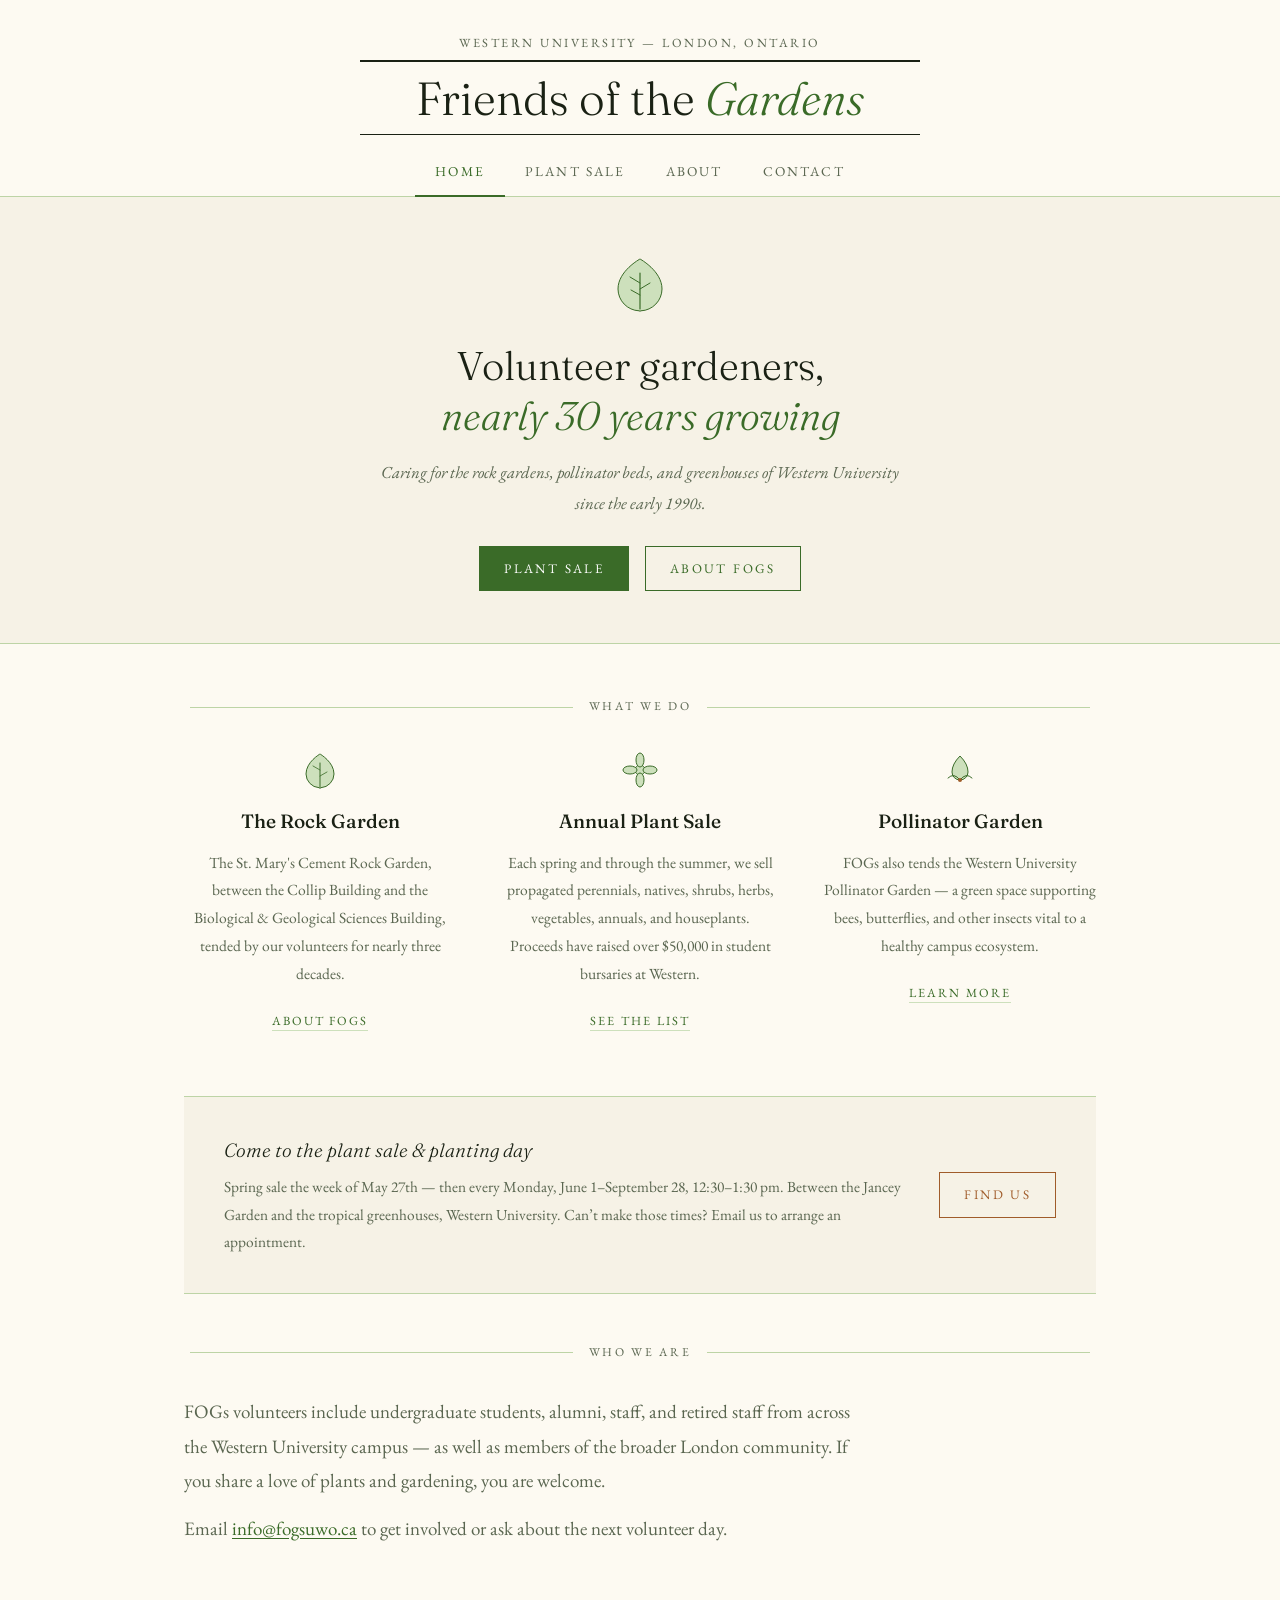
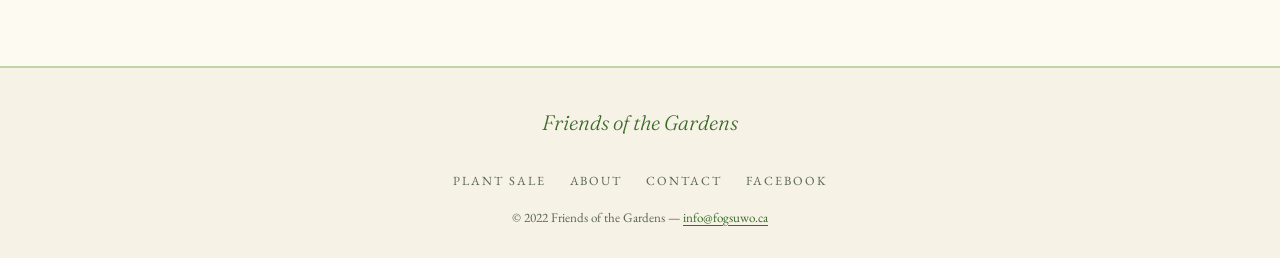
==== index.html @ 5ba19e24 "Add leadership table and restructure About page activities Adds FOGs Operations & Team Leads: Trisha" ====
<!DOCTYPE html>
<html lang="en">
<head>
  <meta charset="UTF-8">
  <meta name="viewport" content="width=device-width, initial-scale=1.0">
  <title>Friends of the Gardens (FOGs) — Western University</title>
  <link rel="stylesheet" href="css/style.css">
</head>
<body>

  <header class="masthead">
    <p class="masthead-eyebrow">Western University &mdash; London, Ontario</p>
    <hr class="masthead-rule">
    <h1><a href="index.html" style="text-decoration:none;color:inherit">Friends of the <em>Gardens</em></a></h1>
    <hr class="masthead-rule thin">
    <nav>
      <ul>
        <li><a href="index.html" class="active">Home</a></li>
        <li><a href="plant-sale/index.html">Plant Sale</a></li>
        <li><a href="about/index.html">About</a></li>
        <li><a href="contact/index.html">Contact</a></li>
      </ul>
    </nav>
  </header>

  <section class="hero">
    <svg class="hero-leaf" width="64" height="64" viewBox="0 0 64 64" fill="none" xmlns="http://www.w3.org/2000/svg">
      <path d="M32 6 C32 6 10 18 10 36 a22 22 0 0 0 21 21.8 V58 h2 v-0.2 A22 22 0 0 0 54 36 C54 18 32 6 32 6z" fill="#cde0bc" stroke="#3a6b28" stroke-width="1"/>
      <line x1="32" y1="20" x2="32" y2="56" stroke="#3a6b28" stroke-width="1.2" stroke-linecap="round"/>
      <line x1="32" y1="30" x2="22" y2="24" stroke="#3a6b28" stroke-width="1" stroke-linecap="round"/>
      <line x1="32" y1="36" x2="42" y2="30" stroke="#3a6b28" stroke-width="1" stroke-linecap="round"/>
      <line x1="32" y1="42" x2="23" y2="37" stroke="#3a6b28" stroke-width="1" stroke-linecap="round"/>
    </svg>
    <h2>Volunteer gardeners,<br><em>nearly 30 years growing</em></h2>
    <p>Caring for the rock gardens, pollinator beds, and greenhouses of Western University since the early 1990s.</p>
    <div class="hero-actions">
      <a href="plant-sale/index.html" class="btn btn-solid">Plant Sale</a>
      <a href="about/index.html" class="btn btn-ghost">About FOGs</a>
    </div>
  </section>

  <main>
    <div class="section-divider"><span>What We Do</span></div>

    <div class="features">
      <div class="feature">
        <svg class="feature-icon" width="40" height="40" viewBox="0 0 40 40" fill="none">
          <path d="M20 4 C20 4 6 12 6 24 a14 14 0 0 0 13 13.7V38h2v-.3A14 14 0 0 0 34 24C34 12 20 4 20 4z" fill="#cde0bc" stroke="#3a6b28" stroke-width="1"/>
          <line x1="20" y1="13" x2="20" y2="37" stroke="#3a6b28" stroke-width="1" stroke-linecap="round"/>
          <line x1="20" y1="20" x2="13" y2="16" stroke="#3a6b28" stroke-width="0.8" stroke-linecap="round"/>
          <line x1="20" y1="26" x2="27" y2="22" stroke="#3a6b28" stroke-width="0.8" stroke-linecap="round"/>
        </svg>
        <h3>The Rock Garden</h3>
        <p>The St. Mary's Cement Rock Garden, between the Collip Building and the Biological &amp; Geological Sciences Building, tended by our volunteers for nearly three decades.</p>
        <a href="about/index.html" class="more">About FOGs</a>
      </div>
      <div class="feature">
        <svg class="feature-icon" width="40" height="40" viewBox="0 0 40 40" fill="none">
          <circle cx="20" cy="20" r="5" fill="#cde0bc" stroke="#3a6b28" stroke-width="1"/>
          <ellipse cx="20" cy="10" rx="4" ry="7" fill="#cde0bc" stroke="#3a6b28" stroke-width="1"/>
          <ellipse cx="20" cy="30" rx="4" ry="7" fill="#cde0bc" stroke="#3a6b28" stroke-width="1"/>
          <ellipse cx="10" cy="20" rx="7" ry="4" fill="#cde0bc" stroke="#3a6b28" stroke-width="1"/>
          <ellipse cx="30" cy="20" rx="7" ry="4" fill="#cde0bc" stroke="#3a6b28" stroke-width="1"/>
        </svg>
        <h3>Annual Plant Sale</h3>
        <p>Each spring and through the summer, we sell propagated perennials, natives, shrubs, herbs, vegetables, annuals, and houseplants. Proceeds have raised over $50,000 in student bursaries at Western.</p>
        <a href="plant-sale/index.html" class="more">See the list</a>
      </div>
      <div class="feature">
        <svg class="feature-icon" width="40" height="40" viewBox="0 0 40 40" fill="none">
          <path d="M20 6 Q28 14 28 22 a8 8 0 0 1-16 0 Q12 14 20 6z" fill="#cde0bc" stroke="#3a6b28" stroke-width="1"/>
          <path d="M8 28 Q14 22 20 30" stroke="#3a6b28" stroke-width="1" fill="none" stroke-linecap="round"/>
          <path d="M32 28 Q26 22 20 30" stroke="#3a6b28" stroke-width="1" fill="none" stroke-linecap="round"/>
          <circle cx="20" cy="30" r="2" fill="#a05c2a"/>
        </svg>
        <h3>Pollinator Garden</h3>
        <p>FOGs also tends the Western University Pollinator Garden &mdash; a green space supporting bees, butterflies, and other insects vital to a healthy campus ecosystem.</p>
        <a href="about/index.html" class="more">Learn more</a>
      </div>
    </div>

    <div class="sale-strip">
      <div>
        <h3>Come to the plant sale &amp; planting day</h3>
        <p>Spring sale the week of May&nbsp;27th &mdash; then every Monday, June&nbsp;1&ndash;September&nbsp;28, 12:30&ndash;1:30&nbsp;pm. Between the Jancey Garden and the tropical greenhouses, Western University. Can&rsquo;t make those times? Email us to arrange an appointment.</p>
      </div>
      <a href="contact/index.html" class="btn btn-terra">Find us</a>
    </div>

    <div class="section-divider"><span>Who We Are</span></div>

    <div class="prose">
      <p>FOGs volunteers include undergraduate students, alumni, staff, and retired staff from across the Western University campus &mdash; as well as members of the broader London community. If you share a love of plants and gardening, you are welcome.</p>
      <p>Email <a href="mailto:info@fogsuwo.ca">info@fogsuwo.ca</a> to get involved or ask about the next volunteer day.</p>
    </div>
  </main>

  <footer>
    <div class="footer-logo">Friends of the Gardens</div>
    <nav class="footer-links">
      <a href="plant-sale/index.html">Plant Sale</a>
      <a href="about/index.html">About</a>
      <a href="contact/index.html">Contact</a>
      <a href="https://www.facebook.com/fogsuwo/" target="_blank" rel="noopener">Facebook</a>
    </nav>
    <p class="footer-copy">&copy; 2022 Friends of the Gardens &mdash; <a href="mailto:info@fogsuwo.ca">info@fogsuwo.ca</a></p>
  </footer>

</body>
</html>
---- css/style.css ----
@import url('https://fonts.googleapis.com/css2?family=EB+Garamond:ital,wght@0,400;0,500;1,400&family=Fraunces:ital,opsz,wght@0,9..144,300;0,9..144,500;1,9..144,300;1,9..144,500&display=swap');

*, *::before, *::after { box-sizing: border-box; margin: 0; padding: 0; }

:root {
  --ink:       #1a2114;
  --green:     #3a6b28;
  --mid:       #558040;
  --sage:      #7aaa5e;
  --pale:      #cde0bc;
  --parch:     #f6f2e6;
  --off-white: #fdfaf2;
  --warm:      #e8e0cc;
  --border:    #bdd4a6;
  --terra:     #a05c2a;
  --muted:     #5a6650;
}

html { scroll-behavior: smooth; }

body {
  font-family: 'EB Garamond', Georgia, serif;
  font-size: 19px;
  line-height: 1.8;
  color: var(--ink);
  background: var(--off-white);
}

a { color: var(--green); text-underline-offset: 3px; }
a:hover { color: var(--terra); }

/* ─── Masthead ──────────────────────────────────────────────── */
.masthead {
  background: var(--off-white);
  border-bottom: 1px solid var(--border);
  padding: 32px 24px 0;
  text-align: center;
}

.masthead-rule {
  border: none;
  border-top: 2px solid var(--ink);
  margin: 0 auto 10px;
  max-width: 560px;
}

.masthead-rule.thin {
  border-top-width: 1px;
  margin-top: 8px;
  margin-bottom: 0;
}

.masthead-eyebrow {
  font-family: 'EB Garamond', serif;
  font-size: 0.78rem;
  letter-spacing: 0.2em;
  text-transform: uppercase;
  color: var(--muted);
  margin-bottom: 6px;
}

.masthead h1 {
  font-family: 'Fraunces', serif;
  font-size: clamp(1.9rem, 4vw, 2.9rem);
  font-weight: 300;
  color: var(--ink);
  line-height: 1.15;
}

.masthead h1 em {
  font-style: italic;
  color: var(--green);
}

nav {
  padding: 14px 0 0;
  margin-bottom: -1px;
}

nav ul {
  list-style: none;
  display: flex;
  justify-content: center;
  gap: 0;
}

nav ul li a {
  display: block;
  font-family: 'EB Garamond', serif;
  font-size: 0.85rem;
  letter-spacing: 0.16em;
  text-transform: uppercase;
  color: var(--muted);
  text-decoration: none;
  padding: 10px 20px 12px;
  border-bottom: 2px solid transparent;
  transition: color 0.15s, border-color 0.15s;
}

nav ul li a:hover {
  color: var(--ink);
  border-bottom-color: var(--sage);
}

nav ul li a.active {
  color: var(--green);
  border-bottom-color: var(--green);
}

/* ─── Botanical ornament ────────────────────────────────────── */
.ornament {
  text-align: center;
  margin: 0;
  line-height: 1;
  color: var(--sage);
  font-size: 1.4rem;
  letter-spacing: 0.3em;
  padding: 28px 0 20px;
}

/* ─── Hero ──────────────────────────────────────────────────── */
.hero {
  background: var(--parch);
  border-bottom: 1px solid var(--border);
  padding: 56px 24px 52px;
  text-align: center;
}

.hero-leaf {
  display: block;
  margin: 0 auto 24px;
}

.hero h2 {
  font-family: 'Fraunces', serif;
  font-size: clamp(1.6rem, 3.5vw, 2.5rem);
  font-weight: 300;
  color: var(--ink);
  margin-bottom: 16px;
  line-height: 1.25;
}

.hero h2 em {
  font-style: italic;
  color: var(--green);
}

.hero p {
  max-width: 540px;
  margin: 0 auto 28px;
  font-size: 1.05rem;
  color: var(--muted);
  font-style: italic;
}

.hero-actions {
  display: flex;
  gap: 16px;
  justify-content: center;
  flex-wrap: wrap;
}

/* ─── Buttons ───────────────────────────────────────────────── */
.btn {
  display: inline-block;
  font-family: 'EB Garamond', serif;
  font-size: 0.82rem;
  letter-spacing: 0.18em;
  text-transform: uppercase;
  text-decoration: none;
  padding: 10px 24px;
  border: 1px solid;
  transition: background 0.15s, color 0.15s;
}

.btn-solid {
  background: var(--green);
  color: #fff;
  border-color: var(--green);
}

.btn-solid:hover {
  background: var(--mid);
  border-color: var(--mid);
  color: #fff;
}

.btn-ghost {
  background: transparent;
  color: var(--green);
  border-color: var(--green);
}

.btn-ghost:hover {
  background: var(--green);
  color: #fff;
}

.btn-terra {
  background: transparent;
  color: var(--terra);
  border-color: var(--terra);
}

.btn-terra:hover {
  background: var(--terra);
  color: #fff;
}

/* ─── Section divider ───────────────────────────────────────── */
.section-divider {
  display: flex;
  align-items: center;
  gap: 16px;
  max-width: 900px;
  margin: 0 auto 32px;
}

.section-divider::before,
.section-divider::after {
  content: '';
  flex: 1;
  height: 1px;
  background: var(--border);
}

.section-divider span {
  font-family: 'EB Garamond', serif;
  font-size: 0.75rem;
  letter-spacing: 0.22em;
  text-transform: uppercase;
  color: var(--muted);
  white-space: nowrap;
}

/* ─── Main ──────────────────────────────────────────────────── */
main {
  max-width: 960px;
  margin: 0 auto;
  padding: 52px 24px 80px;
}

/* ─── Feature strip (home) ──────────────────────────────────── */
.features {
  display: grid;
  grid-template-columns: repeat(3, 1fr);
  gap: 48px;
  margin-bottom: 60px;
}

@media (max-width: 680px) {
  .features { grid-template-columns: 1fr; gap: 32px; }
}

.feature {
  text-align: center;
}

.feature-icon {
  display: block;
  margin: 0 auto 14px;
}

.feature h3 {
  font-family: 'Fraunces', serif;
  font-size: 1.2rem;
  font-weight: 500;
  color: var(--ink);
  margin-bottom: 10px;
}

.feature p {
  font-size: 0.97rem;
  color: var(--muted);
  margin-bottom: 14px;
}

.feature a.more {
  font-size: 0.78rem;
  letter-spacing: 0.16em;
  text-transform: uppercase;
  color: var(--green);
  text-decoration: none;
  border-bottom: 1px solid var(--pale);
  padding-bottom: 1px;
}

.feature a.more:hover {
  color: var(--terra);
  border-bottom-color: var(--terra);
}

/* ─── Sale info strip ───────────────────────────────────────── */
.sale-strip {
  background: var(--parch);
  border-top: 1px solid var(--border);
  border-bottom: 1px solid var(--border);
  padding: 36px 40px;
  margin: 48px 0;
  display: grid;
  grid-template-columns: 1fr auto;
  gap: 24px;
  align-items: center;
}

@media (max-width: 600px) {
  .sale-strip { grid-template-columns: 1fr; }
}

.sale-strip h3 {
  font-family: 'Fraunces', serif;
  font-size: 1.2rem;
  font-weight: 300;
  font-style: italic;
  color: var(--ink);
  margin-bottom: 6px;
}

.sale-strip p {
  font-size: 0.96rem;
  color: var(--muted);
}

/* ─── Prose ─────────────────────────────────────────────────── */
.prose {
  max-width: 680px;
  margin-bottom: 40px;
}

.prose h2 {
  font-family: 'Fraunces', serif;
  font-size: 1.6rem;
  font-weight: 300;
  color: var(--ink);
  margin-bottom: 14px;
}

.prose p {
  color: var(--muted);
  margin-bottom: 14px;
}

.prose ul {
  margin: 10px 0 14px 22px;
  color: var(--muted);
}

.prose ul li { margin-bottom: 5px; }

/* ─── Two-up (about) ────────────────────────────────────────── */
.two-up {
  display: grid;
  grid-template-columns: 1fr 1fr;
  gap: 40px 56px;
  margin-bottom: 48px;
}

@media (max-width: 620px) {
  .two-up { grid-template-columns: 1fr; }
}

.two-up h3 {
  font-family: 'Fraunces', serif;
  font-size: 1.15rem;
  font-weight: 500;
  color: var(--green);
  margin-bottom: 10px;
}

.two-up p {
  font-size: 0.97rem;
  color: var(--muted);
  line-height: 1.75;
}

/* ─── Pull quote ────────────────────────────────────────────── */
.pull-quote {
  border-left: 3px solid var(--sage);
  padding: 4px 0 4px 24px;
  margin: 36px 0;
  max-width: 600px;
}

.pull-quote p {
  font-family: 'Fraunces', serif;
  font-size: 1.3rem;
  font-weight: 300;
  font-style: italic;
  color: var(--green);
  line-height: 1.5;
}

/* ─── Info table (sale details) ─────────────────────────────── */
.detail-table {
  width: 100%;
  max-width: 680px;
  border-collapse: collapse;
  margin: 24px 0 36px;
  font-size: 0.97rem;
}

.detail-table tr {
  border-bottom: 1px solid var(--border);
}

.detail-table td {
  padding: 12px 0;
  vertical-align: top;
}

.detail-table td:first-child {
  font-size: 0.75rem;
  letter-spacing: 0.14em;
  text-transform: uppercase;
  color: var(--muted);
  width: 160px;
  padding-right: 20px;
  padding-top: 14px;
}

.detail-table td:last-child {
  color: var(--ink);
}

/* ─── Plant list ────────────────────────────────────────────── */
.plant-table-wrap {
  overflow-x: auto;
  margin: 24px 0 40px;
  border: 1px solid var(--border);
}

table.plants {
  width: 100%;
  border-collapse: collapse;
  font-size: 0.96rem;
}

table.plants thead th {
  background: var(--parch);
  border-bottom: 1px solid var(--border);
  padding: 12px 16px;
  text-align: left;
  font-family: 'EB Garamond', serif;
  font-size: 0.75rem;
  letter-spacing: 0.16em;
  text-transform: uppercase;
  color: var(--muted);
  font-weight: 500;
}

table.plants tbody tr {
  border-bottom: 1px solid var(--border);
}

table.plants tbody tr:last-child { border-bottom: none; }

table.plants tbody tr:hover { background: var(--parch); }

table.plants tbody td {
  padding: 11px 16px;
  vertical-align: top;
}

table.plants td.botanical {
  font-style: italic;
  color: var(--muted);
}

.tag {
  display: inline-block;
  font-family: 'EB Garamond', serif;
  font-size: 0.75rem;
  letter-spacing: 0.08em;
  color: var(--green);
  border: 1px solid var(--pale);
  padding: 1px 8px;
  border-radius: 2px;
}

/* ─── Contact blocks ────────────────────────────────────────── */
.contact-list {
  list-style: none;
  margin-bottom: 40px;
}

.contact-list li {
  display: grid;
  grid-template-columns: 160px 1fr;
  gap: 20px;
  border-top: 1px solid var(--border);
  padding: 20px 0;
  font-size: 0.97rem;
}

.contact-list li:last-child { border-bottom: 1px solid var(--border); }

.contact-list .label {
  font-size: 0.75rem;
  letter-spacing: 0.14em;
  text-transform: uppercase;
  color: var(--muted);
  padding-top: 4px;
}

.contact-list .val { color: var(--ink); }
.contact-list .val a { color: var(--green); }

/* ─── Footer ────────────────────────────────────────────────── */
footer {
  background: var(--parch);
  border-top: 2px solid var(--border);
  padding: 36px 24px 28px;
  text-align: center;
}

.footer-logo {
  font-family: 'Fraunces', serif;
  font-size: 1.3rem;
  font-weight: 300;
  font-style: italic;
  color: var(--green);
  margin-bottom: 4px;
}

.footer-links {
  display: flex;
  justify-content: center;
  gap: 24px;
  margin: 14px 0;
  flex-wrap: wrap;
}

.footer-links a {
  font-size: 0.78rem;
  letter-spacing: 0.16em;
  text-transform: uppercase;
  color: var(--muted);
  text-decoration: none;
}

.footer-links a:hover { color: var(--ink); }

.footer-copy {
  font-size: 0.82rem;
  color: var(--muted);
  margin-top: 10px;
}

@media (max-width: 480px) {
  nav ul { flex-wrap: wrap; }
  nav ul li a { padding: 8px 12px 10px; }
}
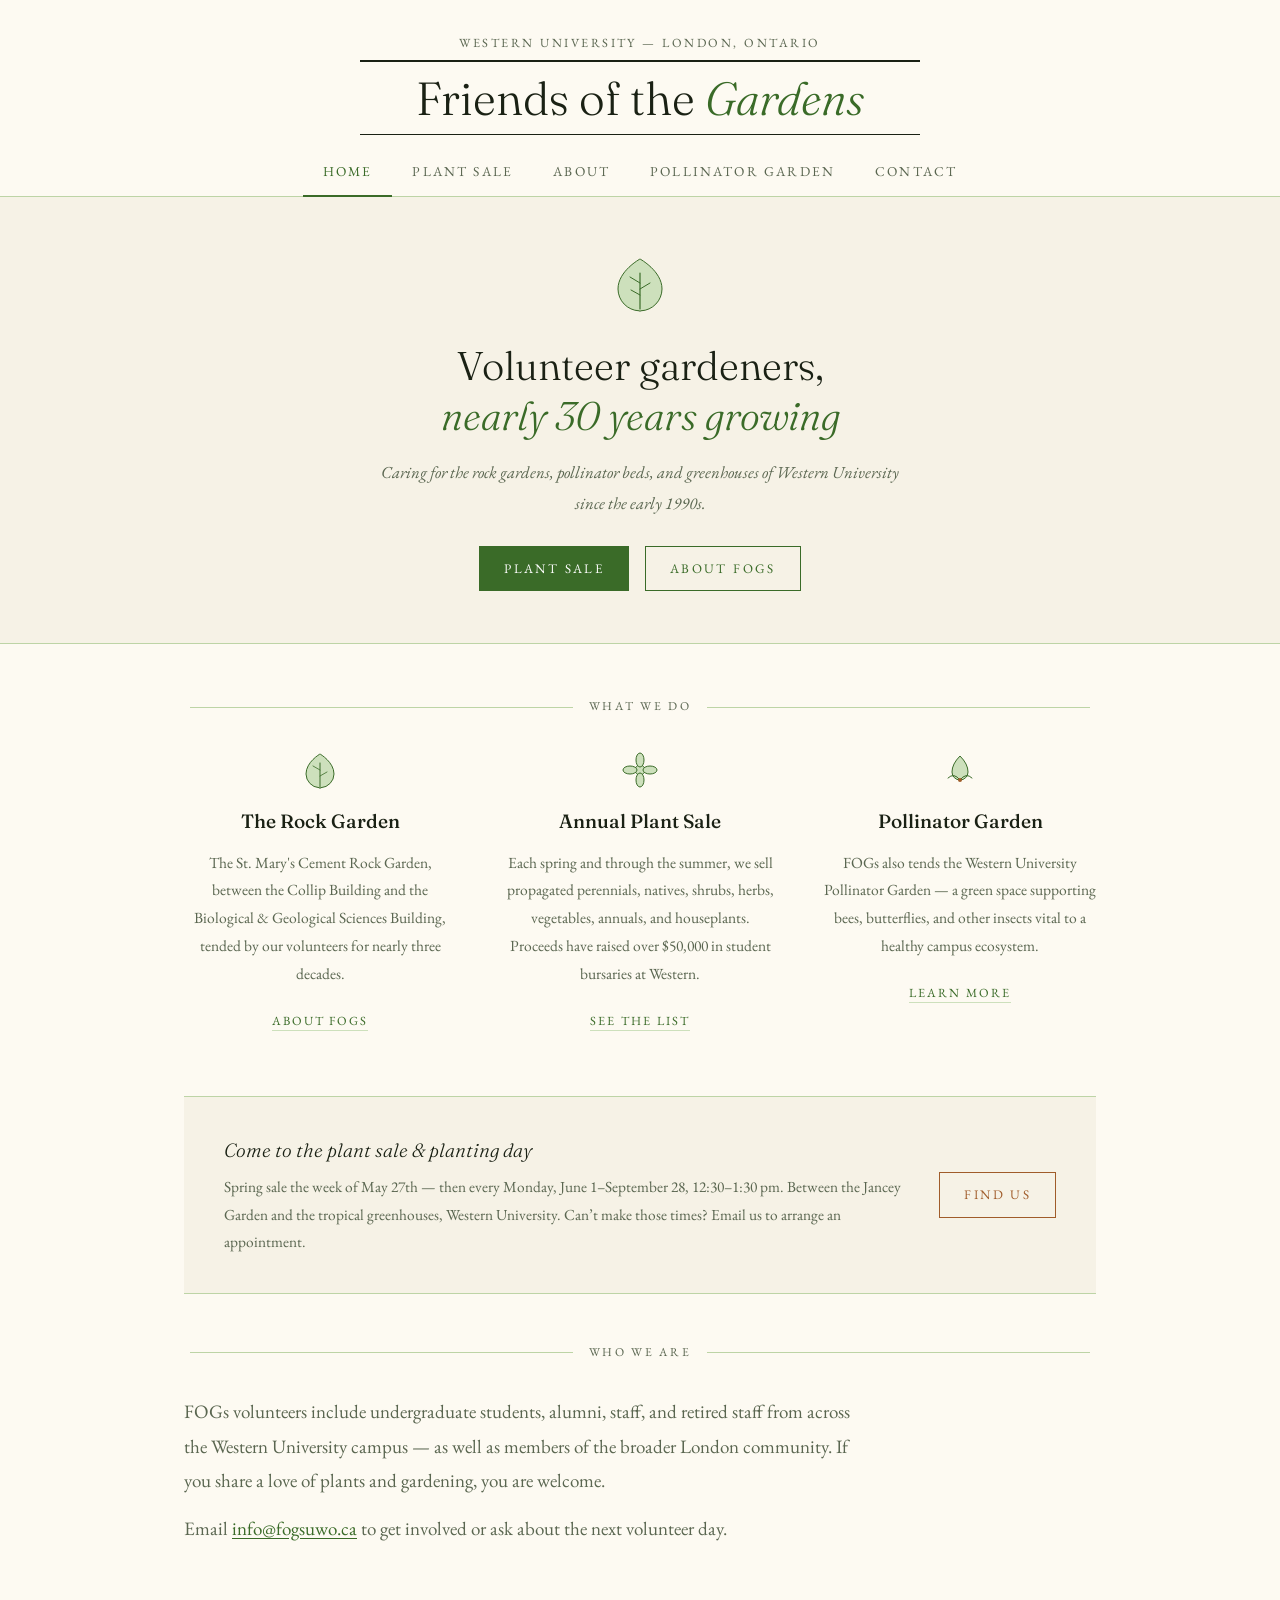
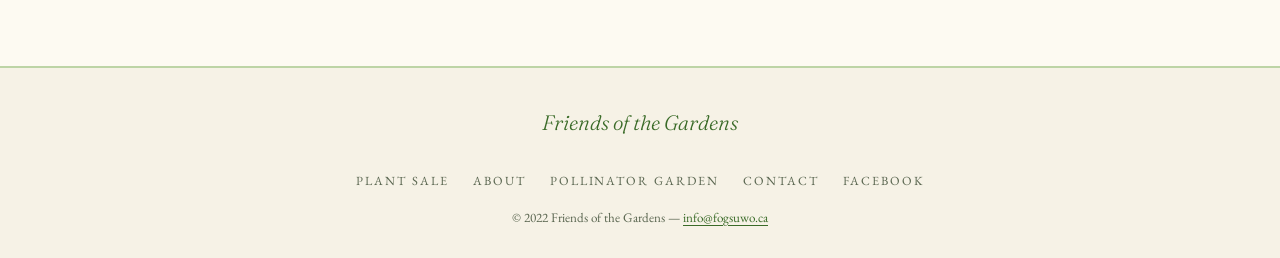
==== commit 57d14aa5: "Add Pollinator Garden page with full 2023 plant list New page at /pollinator-garden/ with complete p" ====
--- a/index.html
+++ b/index.html
@@ -18,6 +18,7 @@
         <li><a href="index.html" class="active">Home</a></li>
         <li><a href="plant-sale/index.html">Plant Sale</a></li>
         <li><a href="about/index.html">About</a></li>
+        <li><a href="pollinator-garden/index.html">Pollinator Garden</a></li>
         <li><a href="contact/index.html">Contact</a></li>
       </ul>
     </nav>
@@ -100,6 +101,7 @@
     <nav class="footer-links">
       <a href="plant-sale/index.html">Plant Sale</a>
       <a href="about/index.html">About</a>
+      <a href="pollinator-garden/index.html">Pollinator Garden</a>
       <a href="contact/index.html">Contact</a>
       <a href="https://www.facebook.com/fogsuwo/" target="_blank" rel="noopener">Facebook</a>
     </nav>
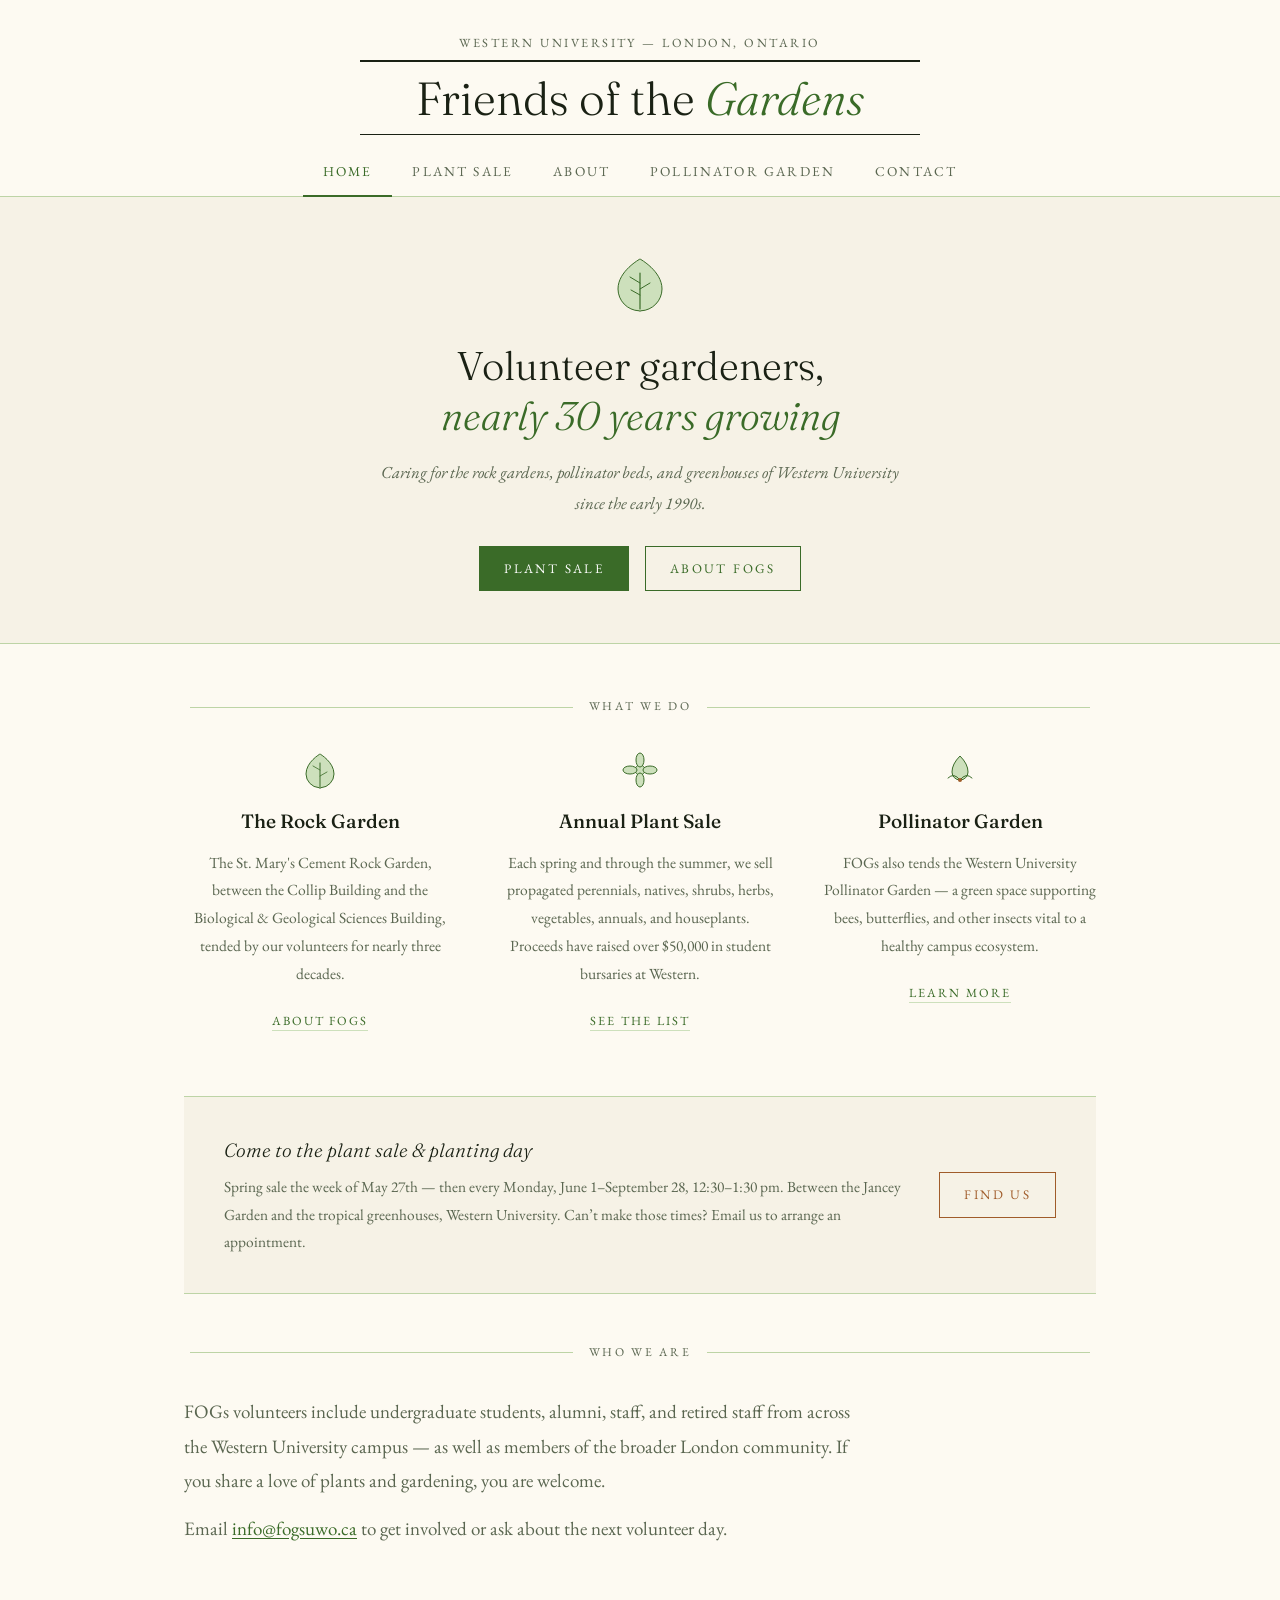
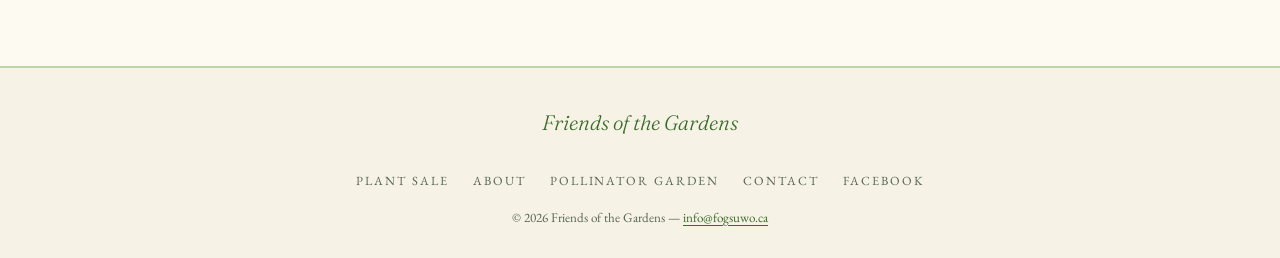
==== commit 53f71d3a: "Update copyright year to 2026 https://claude.ai/code/session_01MJV7mXXUG13RrQeNmpLnNq" ====
--- a/index.html
+++ b/index.html
@@ -105,7 +105,7 @@
       <a href="contact/index.html">Contact</a>
       <a href="https://www.facebook.com/fogsuwo/" target="_blank" rel="noopener">Facebook</a>
     </nav>
-    <p class="footer-copy">&copy; 2022 Friends of the Gardens &mdash; <a href="mailto:info@fogsuwo.ca">info@fogsuwo.ca</a></p>
+    <p class="footer-copy">&copy; 2026 Friends of the Gardens &mdash; <a href="mailto:info@fogsuwo.ca">info@fogsuwo.ca</a></p>
   </footer>
 
 </body>
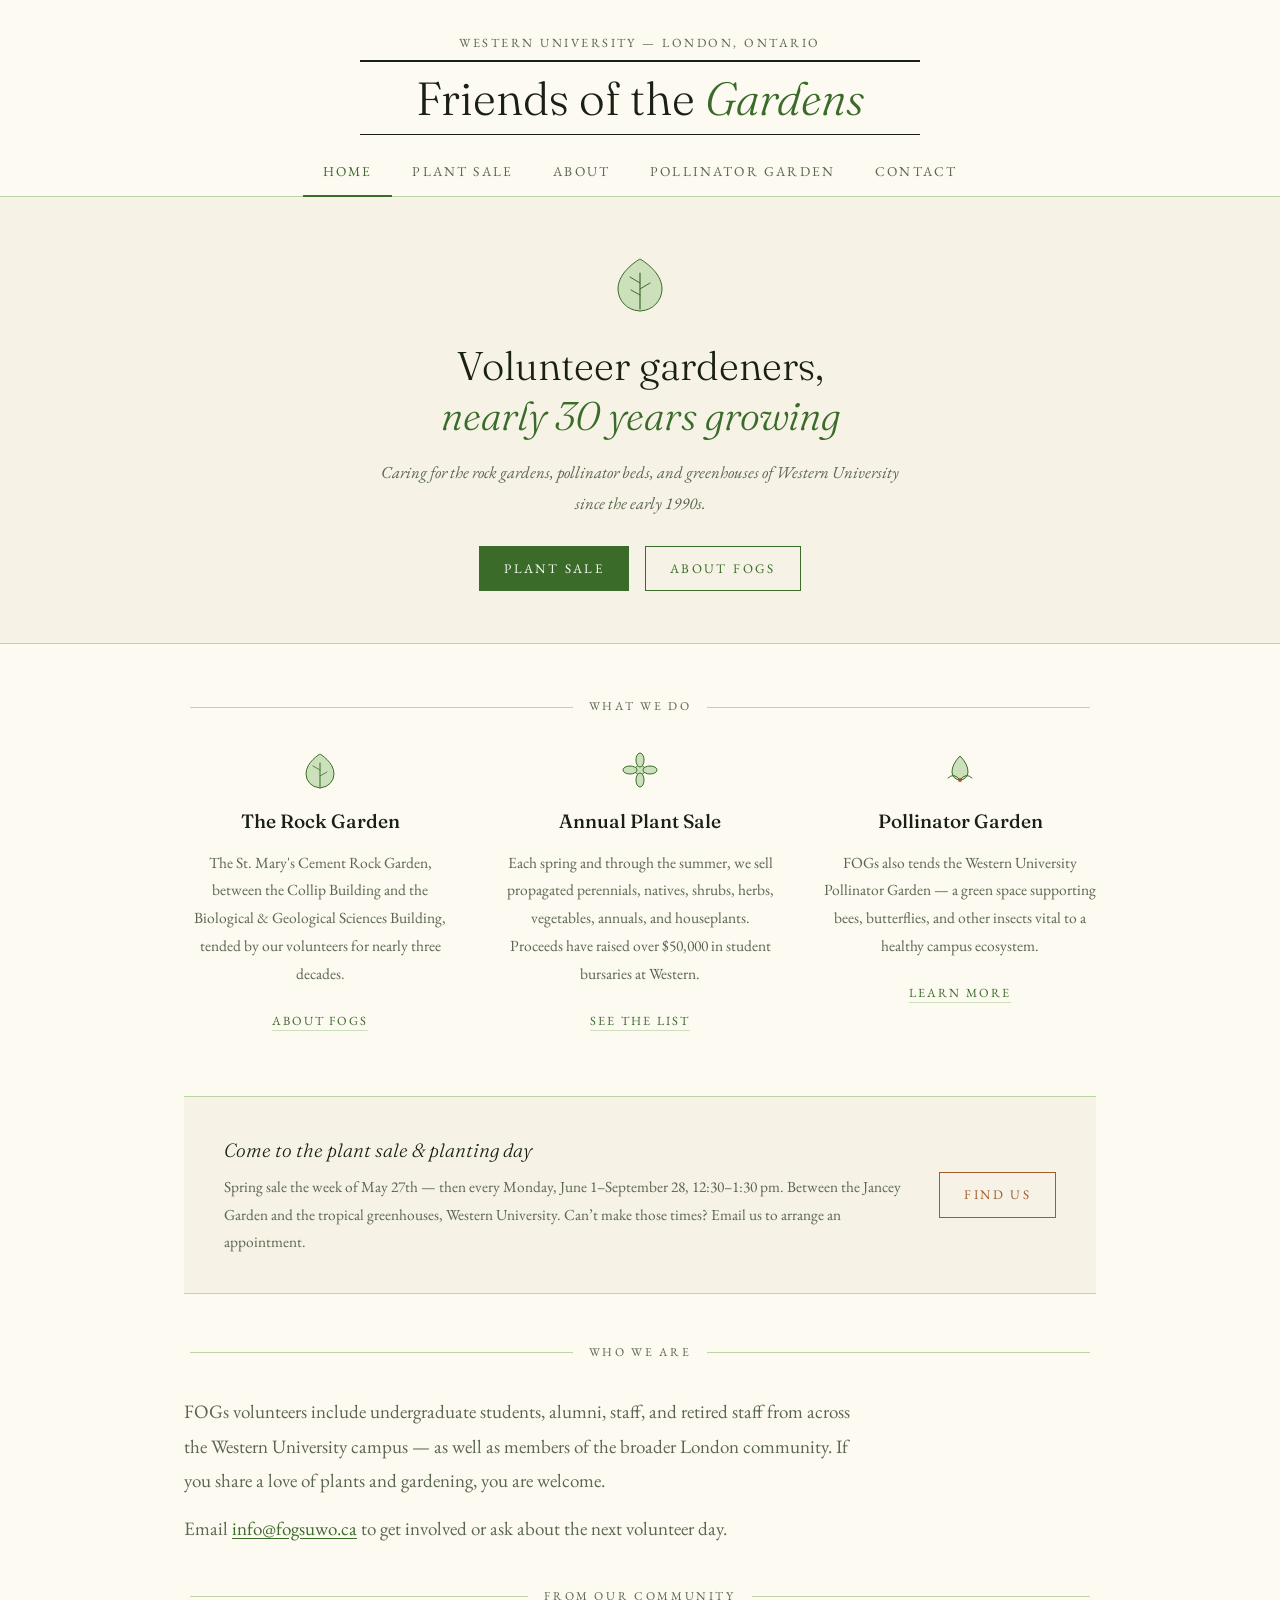
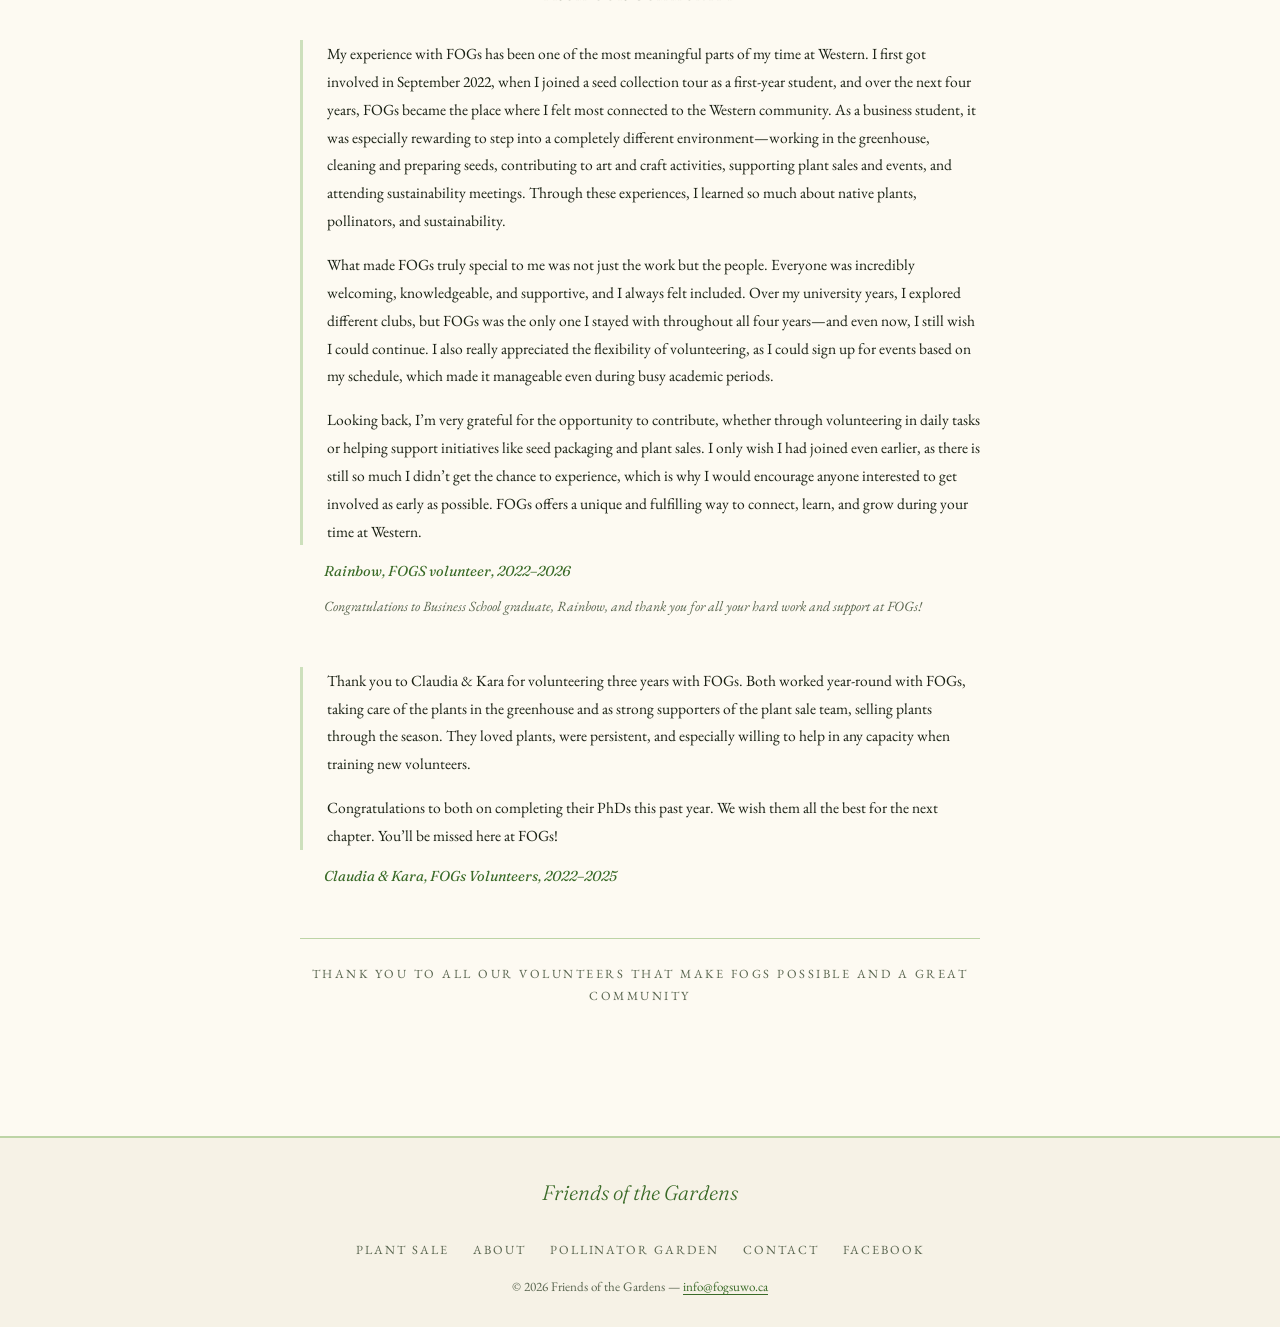
==== commit c876b8f5: "Add From Our Community section with volunteer testimonials Adds Rainbow's full testimonial (2022-202" ====
--- a/index.html
+++ b/index.html
@@ -94,6 +94,28 @@
       <p>FOGs volunteers include undergraduate students, alumni, staff, and retired staff from across the Western University campus &mdash; as well as members of the broader London community. If you share a love of plants and gardening, you are welcome.</p>
       <p>Email <a href="mailto:info@fogsuwo.ca">info@fogsuwo.ca</a> to get involved or ask about the next volunteer day.</p>
     </div>
+
+    <div class="section-divider"><span>From Our Community</span></div>
+
+    <div class="testimonial">
+      <blockquote>
+        <p>My experience with FOGs has been one of the most meaningful parts of my time at Western. I first got involved in September 2022, when I joined a seed collection tour as a first-year student, and over the next four years, FOGs became the place where I felt most connected to the Western community. As a business student, it was especially rewarding to step into a completely different environment&mdash;working in the greenhouse, cleaning and preparing seeds, contributing to art and craft activities, supporting plant sales and events, and attending sustainability meetings. Through these experiences, I learned so much about native plants, pollinators, and sustainability.</p>
+        <p>What made FOGs truly special to me was not just the work but the people. Everyone was incredibly welcoming, knowledgeable, and supportive, and I always felt included. Over my university years, I explored different clubs, but FOGs was the only one I stayed with throughout all four years&mdash;and even now, I still wish I could continue. I also really appreciated the flexibility of volunteering, as I could sign up for events based on my schedule, which made it manageable even during busy academic periods.</p>
+        <p>Looking back, I&rsquo;m very grateful for the opportunity to contribute, whether through volunteering in daily tasks or helping support initiatives like seed packaging and plant sales. I only wish I had joined even earlier, as there is still so much I didn&rsquo;t get the chance to experience, which is why I would encourage anyone interested to get involved as early as possible. FOGs offers a unique and fulfilling way to connect, learn, and grow during your time at Western.</p>
+      </blockquote>
+      <cite>Rainbow, FOGS volunteer, 2022&ndash;2026</cite>
+      <p class="t-note">Congratulations to Business School graduate, Rainbow, and thank you for all your hard work and support at FOGs!</p>
+    </div>
+
+    <div class="testimonial">
+      <blockquote>
+        <p>Thank you to Claudia &amp; Kara for volunteering three years with FOGs. Both worked year-round with FOGs, taking care of the plants in the greenhouse and as strong supporters of the plant sale team, selling plants through the season. They loved plants, were persistent, and especially willing to help in any capacity when training new volunteers.</p>
+        <p>Congratulations to both on completing their PhDs this past year. We wish them all the best for the next chapter. You&rsquo;ll be missed here at FOGs!</p>
+      </blockquote>
+      <cite>Claudia &amp; Kara, FOGs Volunteers, 2022&ndash;2025</cite>
+    </div>
+
+    <p class="community-banner">Thank you to all our volunteers that make FOGs possible and a great community</p>
   </main>
 
   <footer>
--- a/css/style.css
+++ b/css/style.css
@@ -477,6 +477,58 @@
   border-radius: 2px;
 }
 
+/* ─── Testimonials ──────────────────────────────────────────── */
+.testimonial {
+  max-width: 680px;
+  margin: 0 auto 48px;
+}
+
+.testimonial blockquote {
+  border-left: 3px solid var(--pale);
+  padding-left: 24px;
+  margin: 0 0 14px;
+}
+
+.testimonial blockquote p {
+  font-size: 0.97rem;
+  line-height: 1.8;
+  color: var(--ink);
+  margin-bottom: 1em;
+}
+
+.testimonial blockquote p:last-child { margin-bottom: 0; }
+
+.testimonial cite {
+  display: block;
+  font-family: 'Fraunces', serif;
+  font-size: 0.9rem;
+  font-style: italic;
+  color: var(--green);
+  margin-bottom: 10px;
+  padding-left: 24px;
+}
+
+.testimonial .t-note {
+  font-size: 0.88rem;
+  color: var(--muted);
+  font-style: italic;
+  line-height: 1.65;
+  padding-left: 24px;
+}
+
+.community-banner {
+  max-width: 680px;
+  margin: 0 auto 48px;
+  text-align: center;
+  font-family: 'EB Garamond', serif;
+  font-size: 0.78rem;
+  letter-spacing: 0.2em;
+  text-transform: uppercase;
+  color: var(--muted);
+  border-top: 1px solid var(--border);
+  padding-top: 24px;
+}
+
 /* ─── Contact blocks ────────────────────────────────────────── */
 .contact-list {
   list-style: none;
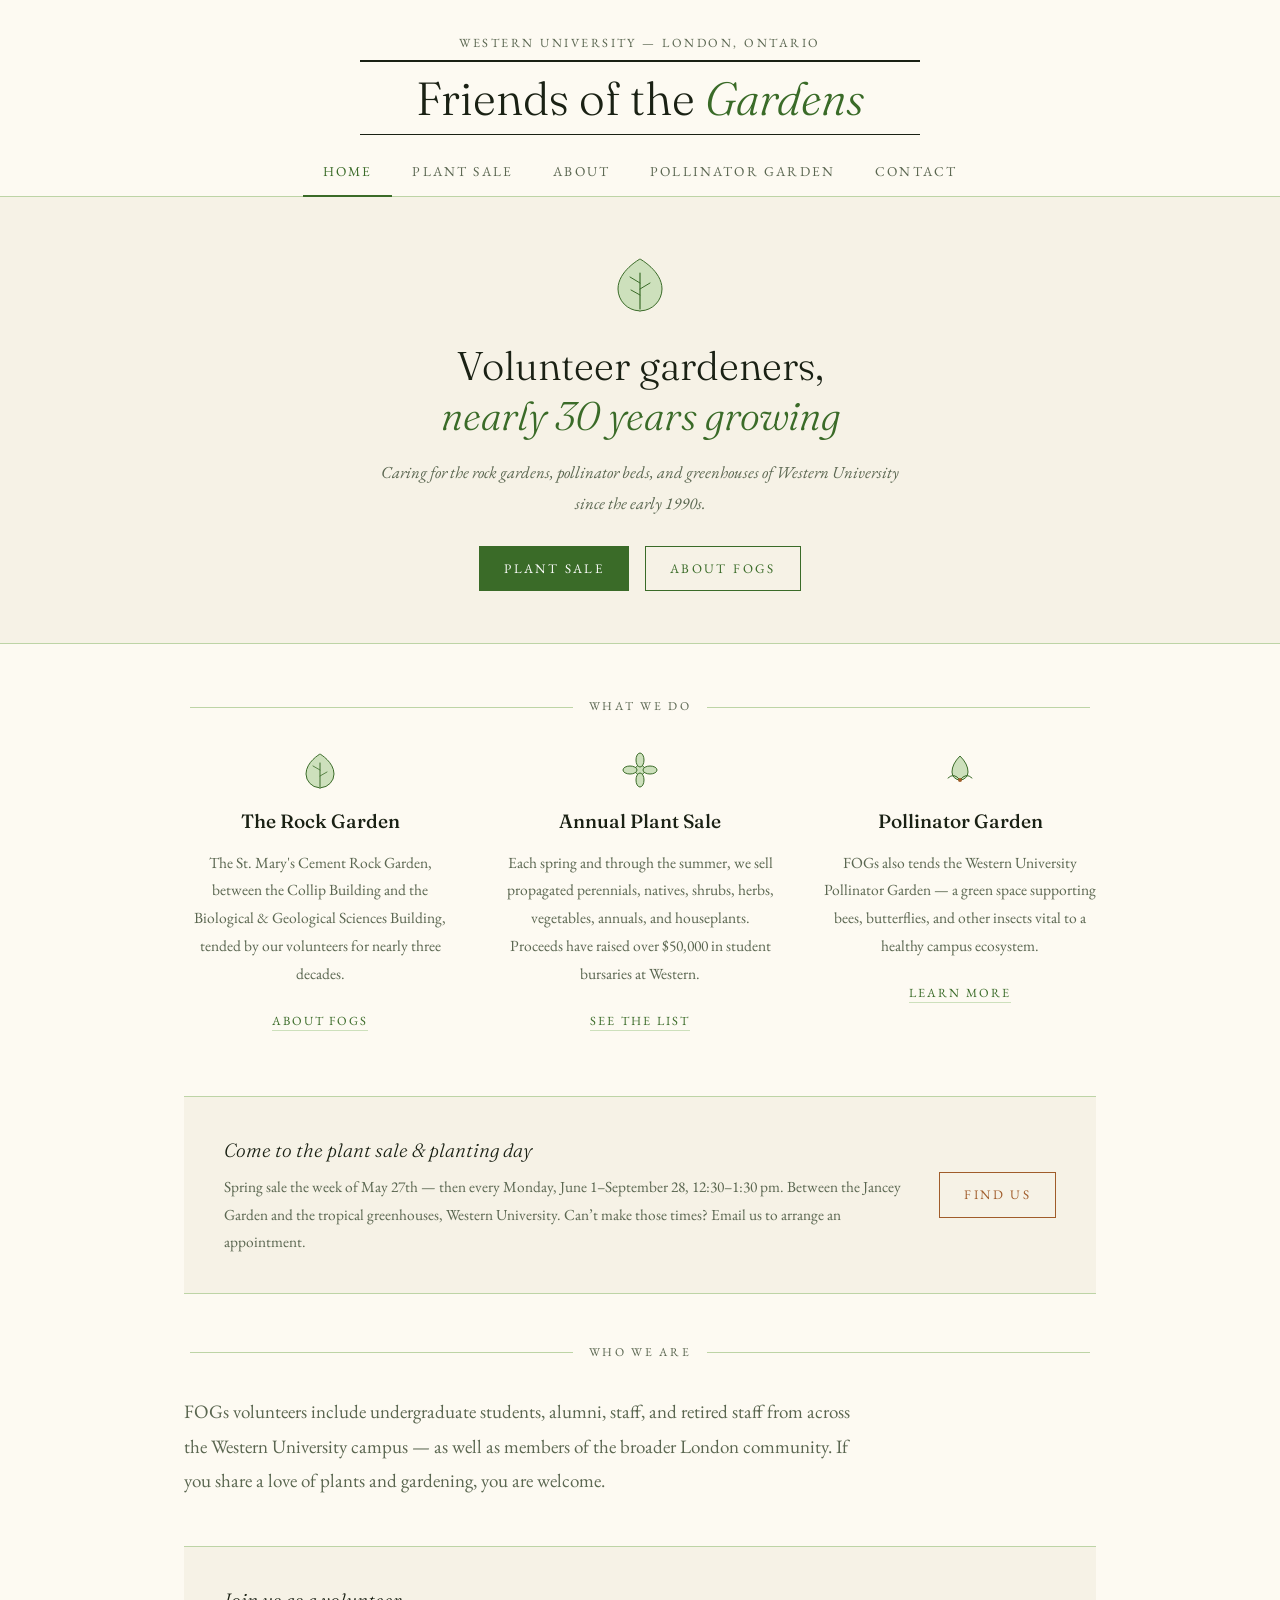
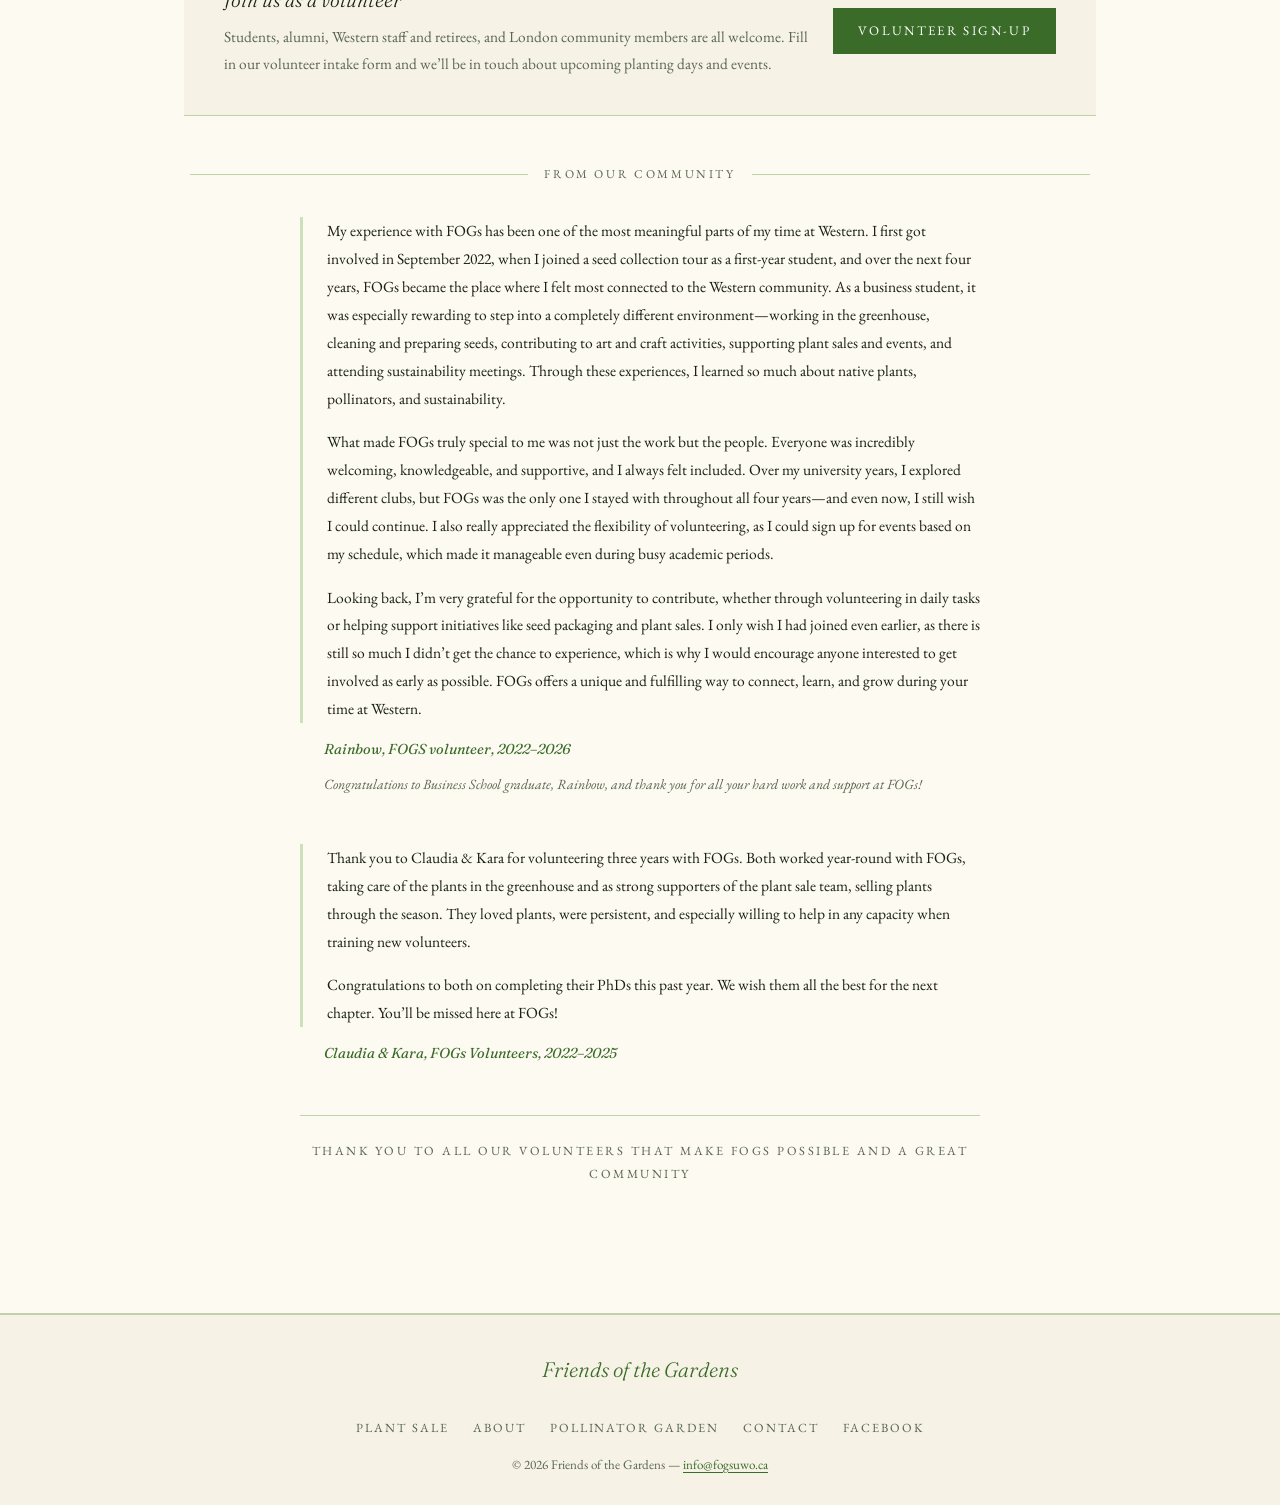
==== commit ff1758d6: "Add volunteer sign-up CTA and intake form link across site Home page: prominent 'Join us as a volunt" ====
--- a/index.html
+++ b/index.html
@@ -92,7 +92,14 @@
 
     <div class="prose">
       <p>FOGs volunteers include undergraduate students, alumni, staff, and retired staff from across the Western University campus &mdash; as well as members of the broader London community. If you share a love of plants and gardening, you are welcome.</p>
-      <p>Email <a href="mailto:info@fogsuwo.ca">info@fogsuwo.ca</a> to get involved or ask about the next volunteer day.</p>
+    </div>
+
+    <div class="sale-strip">
+      <div>
+        <h3>Join us as a volunteer</h3>
+        <p>Students, alumni, Western staff and retirees, and London community members are all welcome. Fill in our volunteer intake form and we&rsquo;ll be in touch about upcoming planting days and events.</p>
+      </div>
+      <a href="https://forms.office.com/pages/responsepage.aspx?id=TaaTrQ2tzU6y_eU84VllviQKaX3sbtpDqWWWzPJRftBURFc2OUgwVVBDREVFQTdMNEVHMzRNRTFaQiQlQCN0PWcu&route=shorturl" class="btn btn-solid" target="_blank" rel="noopener">Volunteer sign-up</a>
     </div>
 
     <div class="section-divider"><span>From Our Community</span></div>
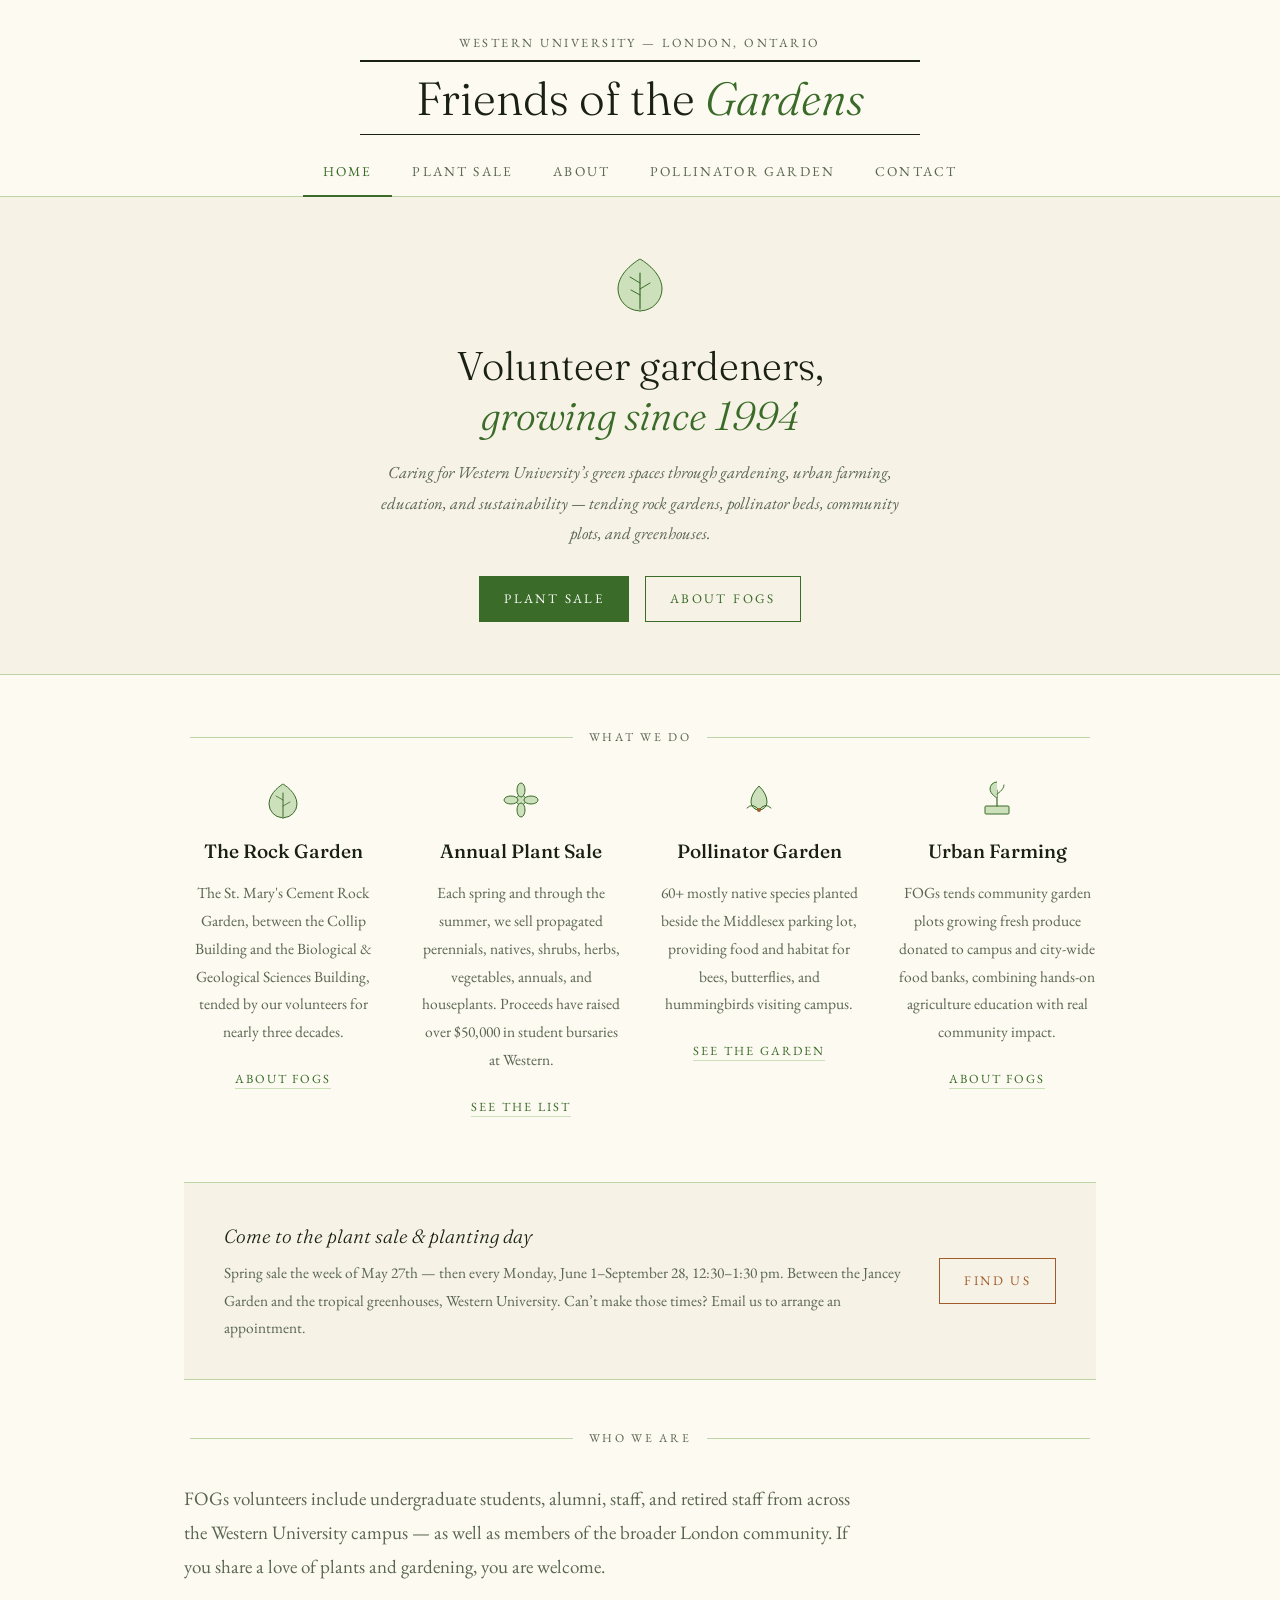
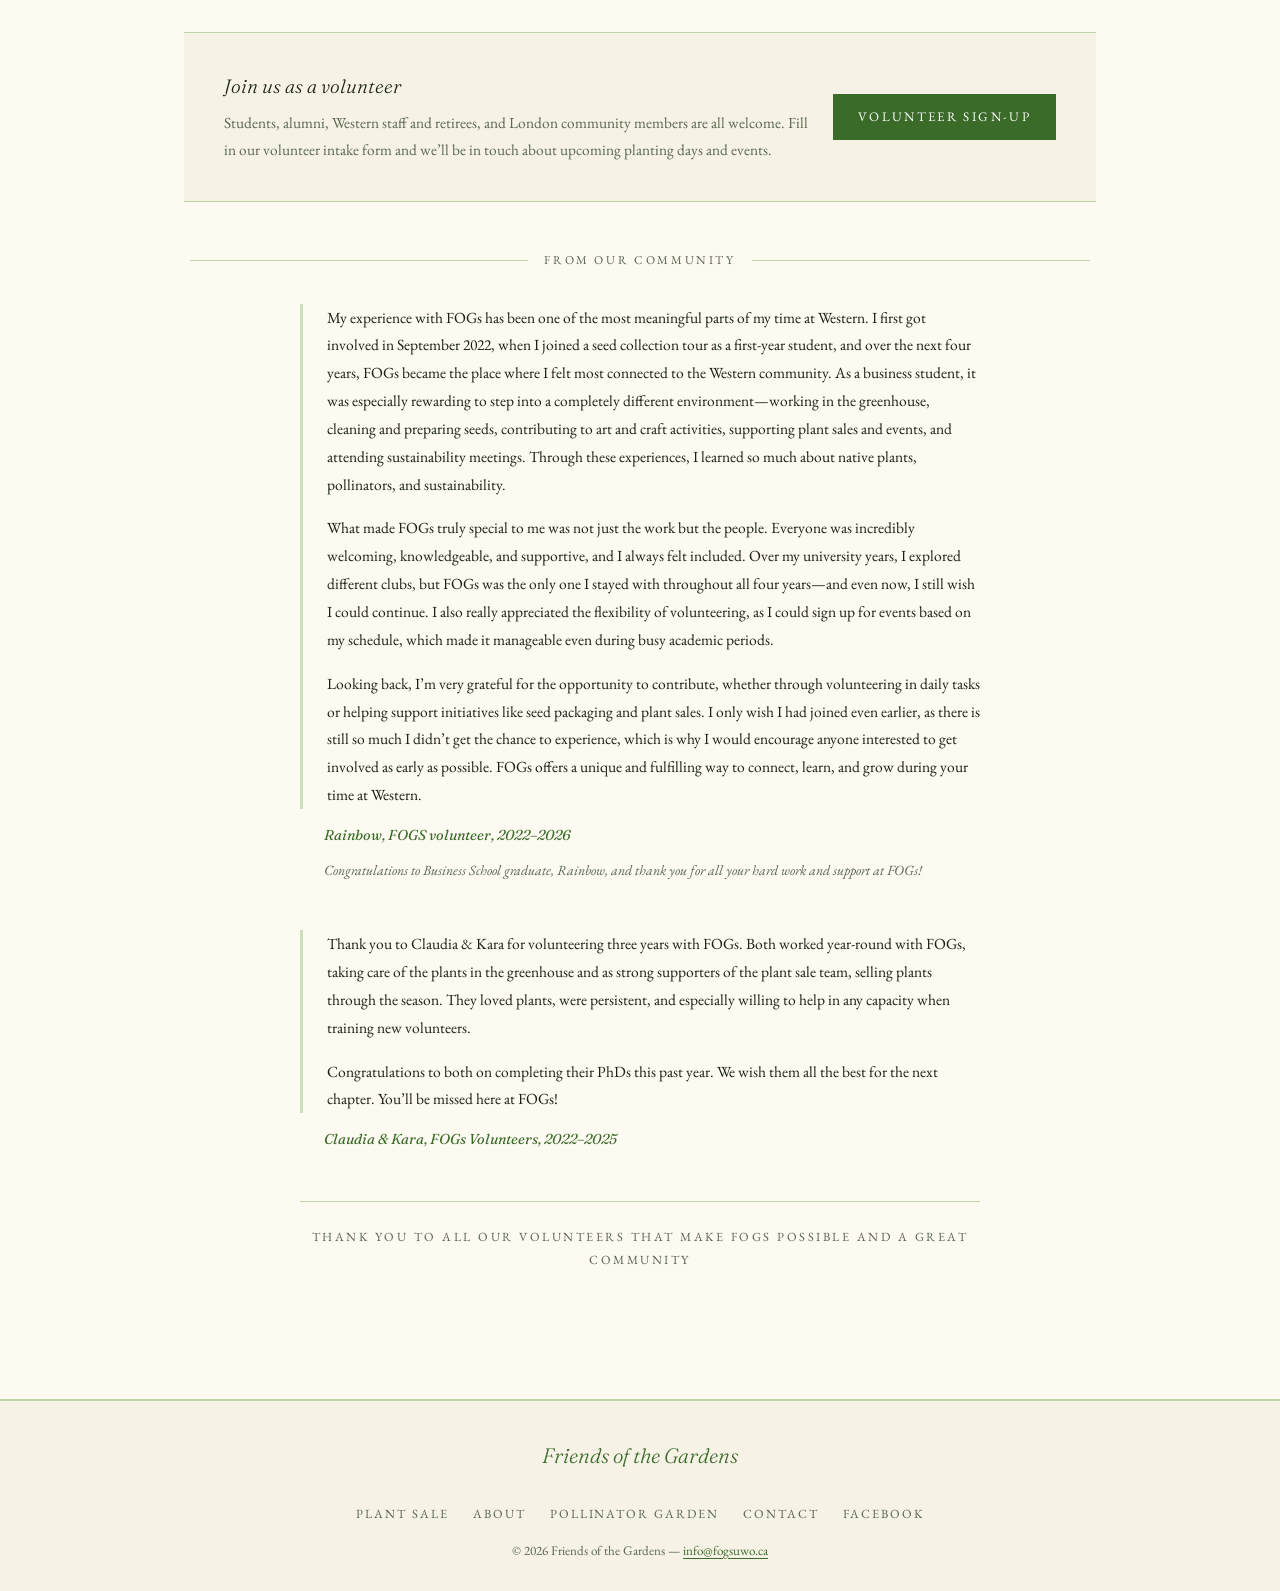
==== commit f5782509: "Incorporate brochure content across all pages - Home: update hero text, add Urban Farming as 4th fea" ====
--- a/index.html
+++ b/index.html
@@ -32,8 +32,8 @@
       <line x1="32" y1="36" x2="42" y2="30" stroke="#3a6b28" stroke-width="1" stroke-linecap="round"/>
       <line x1="32" y1="42" x2="23" y2="37" stroke="#3a6b28" stroke-width="1" stroke-linecap="round"/>
     </svg>
-    <h2>Volunteer gardeners,<br><em>nearly 30 years growing</em></h2>
-    <p>Caring for the rock gardens, pollinator beds, and greenhouses of Western University since the early 1990s.</p>
+    <h2>Volunteer gardeners,<br><em>growing since 1994</em></h2>
+    <p>Caring for Western University&rsquo;s green spaces through gardening, urban farming, education, and sustainability &mdash; tending rock gardens, pollinator beds, community plots, and greenhouses.</p>
     <div class="hero-actions">
       <a href="plant-sale/index.html" class="btn btn-solid">Plant Sale</a>
       <a href="about/index.html" class="btn btn-ghost">About FOGs</a>
@@ -75,8 +75,19 @@
           <circle cx="20" cy="30" r="2" fill="#a05c2a"/>
         </svg>
         <h3>Pollinator Garden</h3>
-        <p>FOGs also tends the Western University Pollinator Garden &mdash; a green space supporting bees, butterflies, and other insects vital to a healthy campus ecosystem.</p>
-        <a href="about/index.html" class="more">Learn more</a>
+        <p>60+ mostly native species planted beside the Middlesex parking lot, providing food and habitat for bees, butterflies, and hummingbirds visiting campus.</p>
+        <a href="pollinator-garden/index.html" class="more">See the garden</a>
+      </div>
+      <div class="feature">
+        <svg class="feature-icon" width="40" height="40" viewBox="0 0 40 40" fill="none">
+          <rect x="8" y="26" width="24" height="8" rx="1" fill="#cde0bc" stroke="#3a6b28" stroke-width="1"/>
+          <line x1="20" y1="26" x2="20" y2="10" stroke="#3a6b28" stroke-width="1.2" stroke-linecap="round"/>
+          <path d="M20 18 C20 18 13 14 13 9 a7 7 0 0 1 7-7" fill="#cde0bc" stroke="#3a6b28" stroke-width="1"/>
+          <path d="M20 14 C20 14 27 10 27 5" stroke="#3a6b28" stroke-width="1" fill="none" stroke-linecap="round"/>
+        </svg>
+        <h3>Urban Farming</h3>
+        <p>FOGs tends community garden plots growing fresh produce donated to campus and city-wide food banks, combining hands-on agriculture education with real community impact.</p>
+        <a href="about/index.html" class="more">About FOGs</a>
       </div>
     </div>
 
--- a/css/style.css
+++ b/css/style.css
@@ -243,12 +243,16 @@
 /* ─── Feature strip (home) ──────────────────────────────────── */
 .features {
   display: grid;
-  grid-template-columns: repeat(3, 1fr);
-  gap: 48px;
+  grid-template-columns: repeat(4, 1fr);
+  gap: 40px;
   margin-bottom: 60px;
 }
 
-@media (max-width: 680px) {
+@media (max-width: 860px) {
+  .features { grid-template-columns: repeat(2, 1fr); gap: 32px; }
+}
+
+@media (max-width: 480px) {
   .features { grid-template-columns: 1fr; gap: 32px; }
 }
 
@@ -477,6 +481,46 @@
   border-radius: 2px;
 }
 
+/* ─── Values strip ──────────────────────────────────────────── */
+.values-strip {
+  display: flex;
+  flex-wrap: wrap;
+  gap: 10px;
+  max-width: 680px;
+  margin: 0 auto 40px;
+}
+
+.values-strip span {
+  font-family: 'EB Garamond', serif;
+  font-size: 0.78rem;
+  letter-spacing: 0.18em;
+  text-transform: uppercase;
+  color: var(--green);
+  border: 1px solid var(--pale);
+  padding: 5px 16px;
+}
+
+/* ─── Stat callout ──────────────────────────────────────────── */
+.stat-callout {
+  background: var(--parch);
+  border: 1px solid var(--border);
+  max-width: 680px;
+  margin: 0 auto 40px;
+  padding: 28px 32px;
+}
+
+.stat-callout p {
+  font-family: 'Fraunces', serif;
+  font-size: 1.05rem;
+  font-weight: 300;
+  font-style: italic;
+  color: var(--green);
+  line-height: 1.6;
+  margin-bottom: 0.75em;
+}
+
+.stat-callout p:last-child { margin-bottom: 0; }
+
 /* ─── Testimonials ──────────────────────────────────────────── */
 .testimonial {
   max-width: 680px;
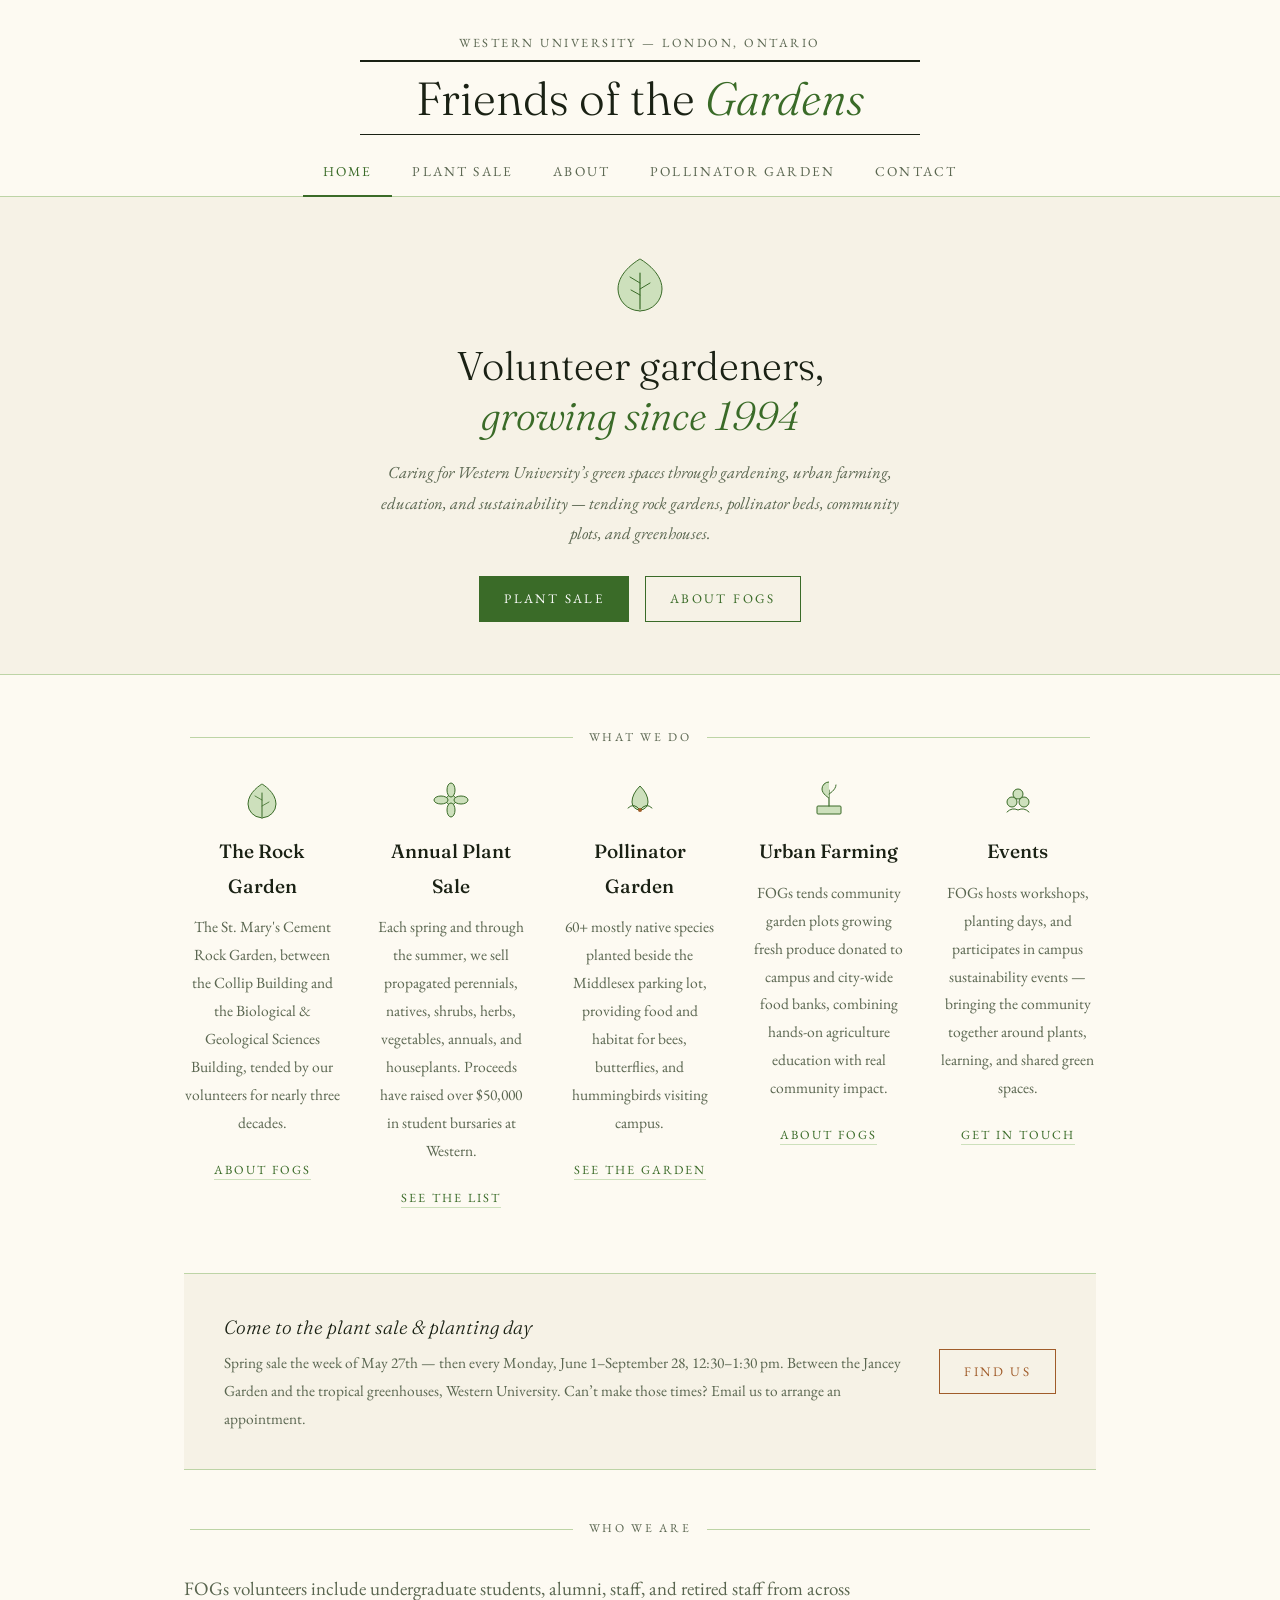
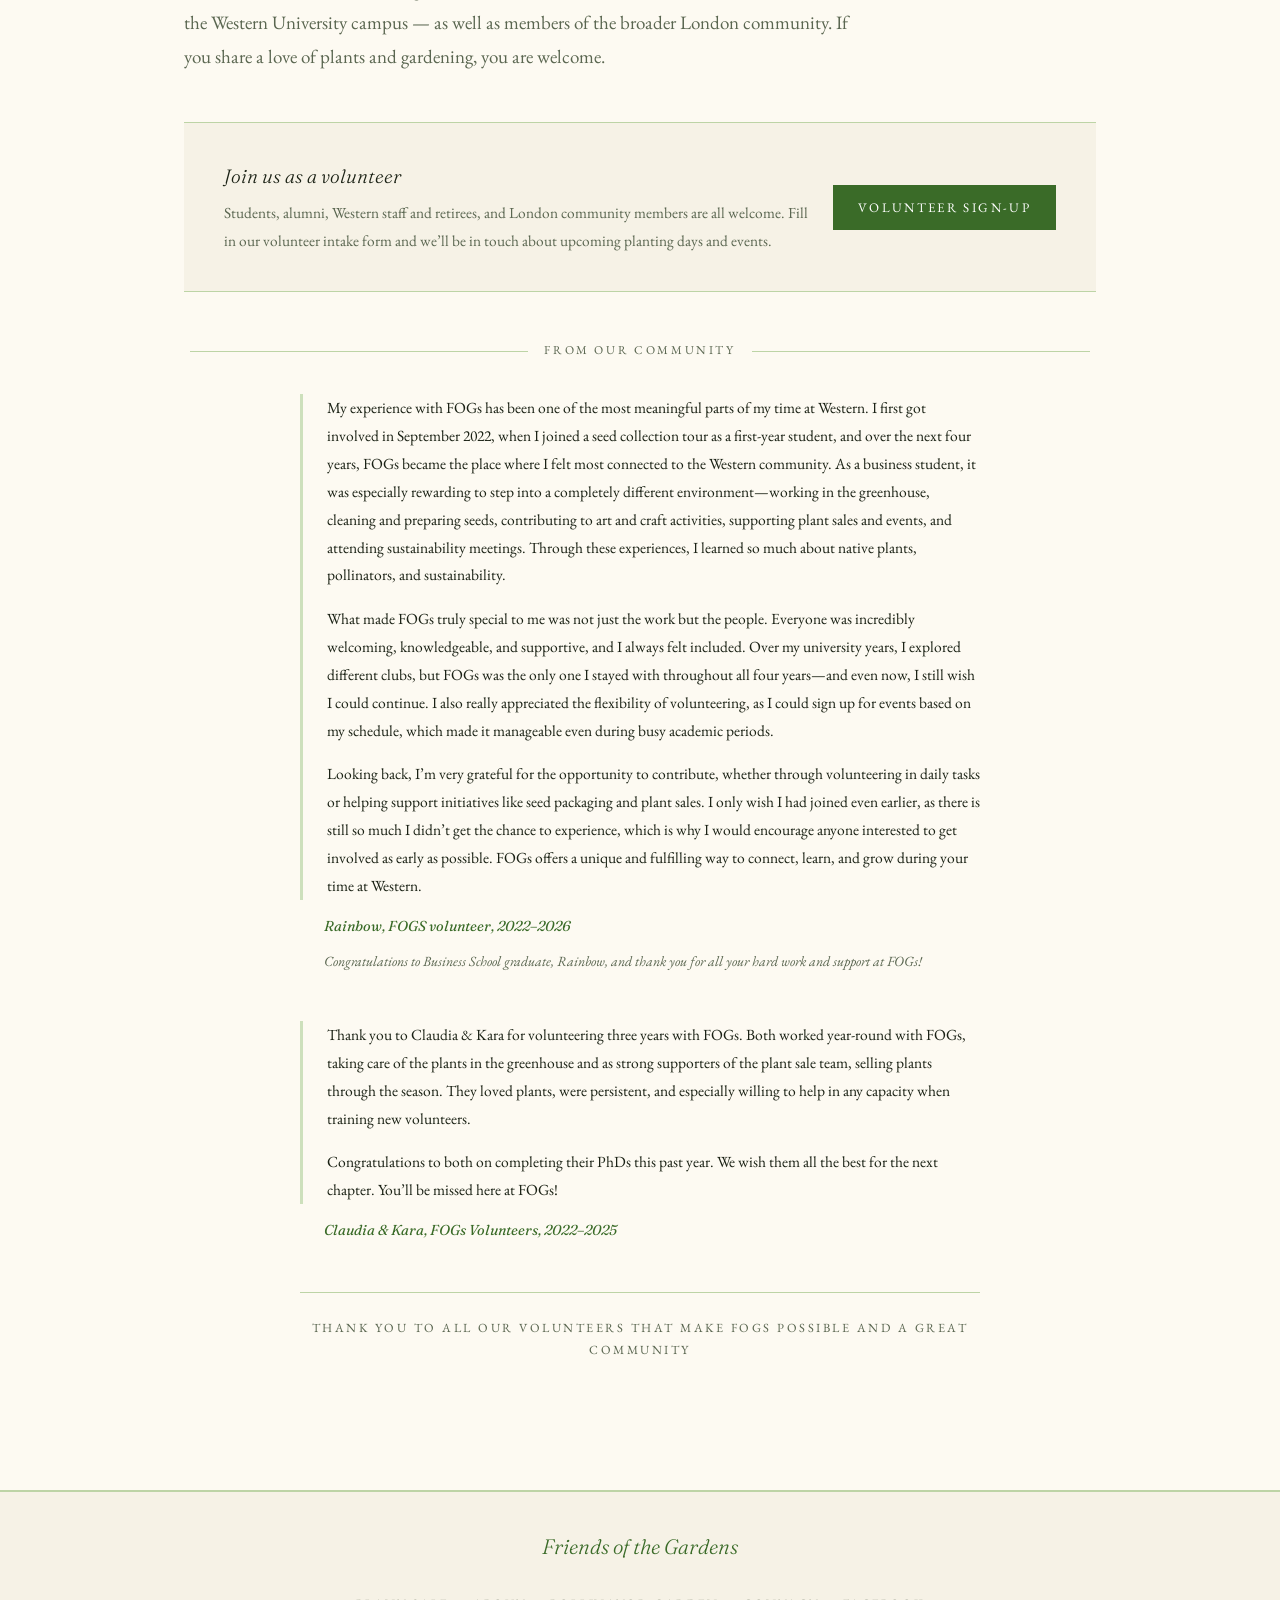
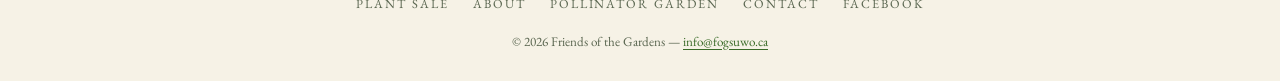
==== commit bd58a508: "Add Events to What We Do feature strip Adds a 5th feature card for Events (workshops, planting days," ====
--- a/index.html
+++ b/index.html
@@ -89,6 +89,17 @@
         <p>FOGs tends community garden plots growing fresh produce donated to campus and city-wide food banks, combining hands-on agriculture education with real community impact.</p>
         <a href="about/index.html" class="more">About FOGs</a>
       </div>
+      <div class="feature">
+        <svg class="feature-icon" width="40" height="40" viewBox="0 0 40 40" fill="none">
+          <circle cx="14" cy="22" r="5" fill="#cde0bc" stroke="#3a6b28" stroke-width="1"/>
+          <circle cx="26" cy="22" r="5" fill="#cde0bc" stroke="#3a6b28" stroke-width="1"/>
+          <circle cx="20" cy="14" r="5" fill="#cde0bc" stroke="#3a6b28" stroke-width="1"/>
+          <path d="M9 32 Q14 27 20 30 Q26 27 31 32" stroke="#3a6b28" stroke-width="1" fill="none" stroke-linecap="round"/>
+        </svg>
+        <h3>Events</h3>
+        <p>FOGs hosts workshops, planting days, and participates in campus sustainability events &mdash; bringing the community together around plants, learning, and shared green spaces.</p>
+        <a href="contact/index.html" class="more">Get in touch</a>
+      </div>
     </div>
 
     <div class="sale-strip">
--- a/css/style.css
+++ b/css/style.css
@@ -243,17 +243,21 @@
 /* ─── Feature strip (home) ──────────────────────────────────── */
 .features {
   display: grid;
-  grid-template-columns: repeat(4, 1fr);
-  gap: 40px;
+  grid-template-columns: repeat(5, 1fr);
+  gap: 32px;
   margin-bottom: 60px;
 }
 
-@media (max-width: 860px) {
-  .features { grid-template-columns: repeat(2, 1fr); gap: 32px; }
-}
-
-@media (max-width: 480px) {
-  .features { grid-template-columns: 1fr; gap: 32px; }
+@media (max-width: 900px) {
+  .features { grid-template-columns: repeat(3, 1fr); gap: 28px; }
+}
+
+@media (max-width: 560px) {
+  .features { grid-template-columns: repeat(2, 1fr); gap: 24px; }
+}
+
+@media (max-width: 360px) {
+  .features { grid-template-columns: 1fr; gap: 24px; }
 }
 
 .feature {
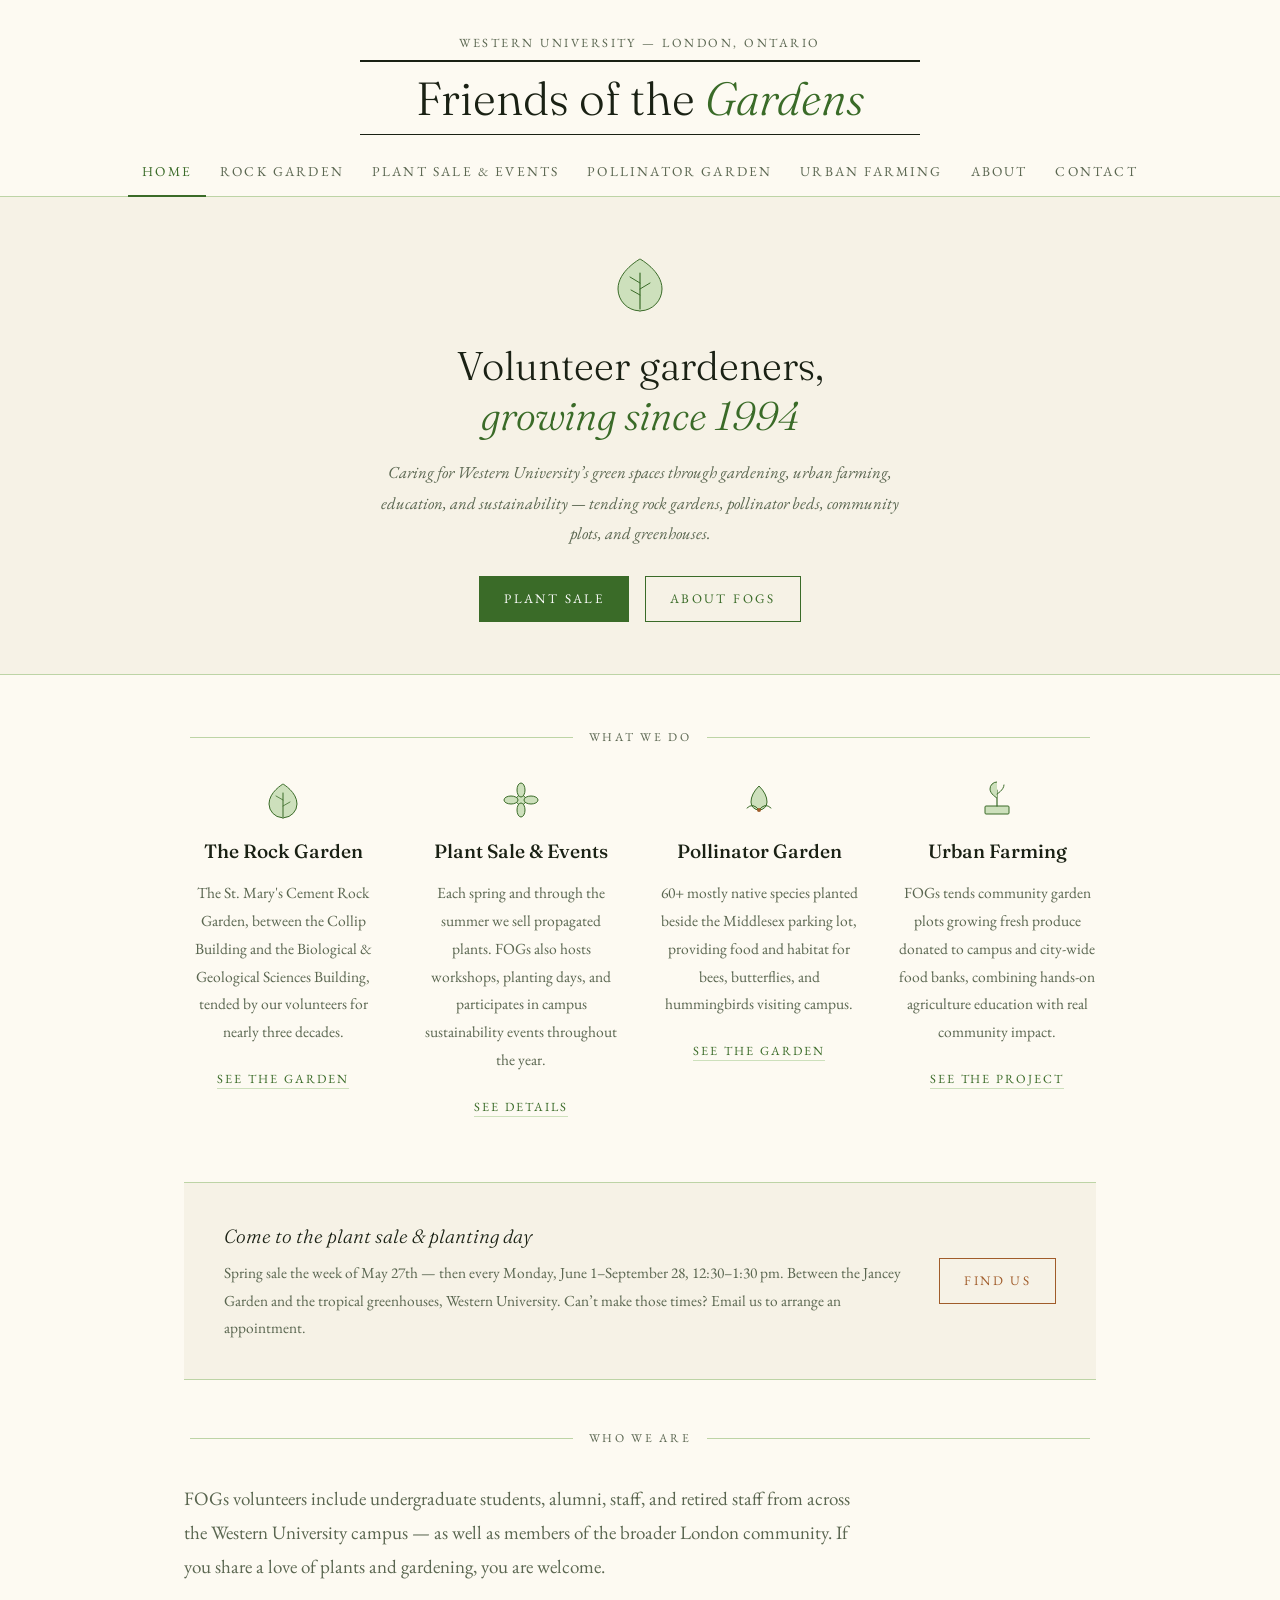
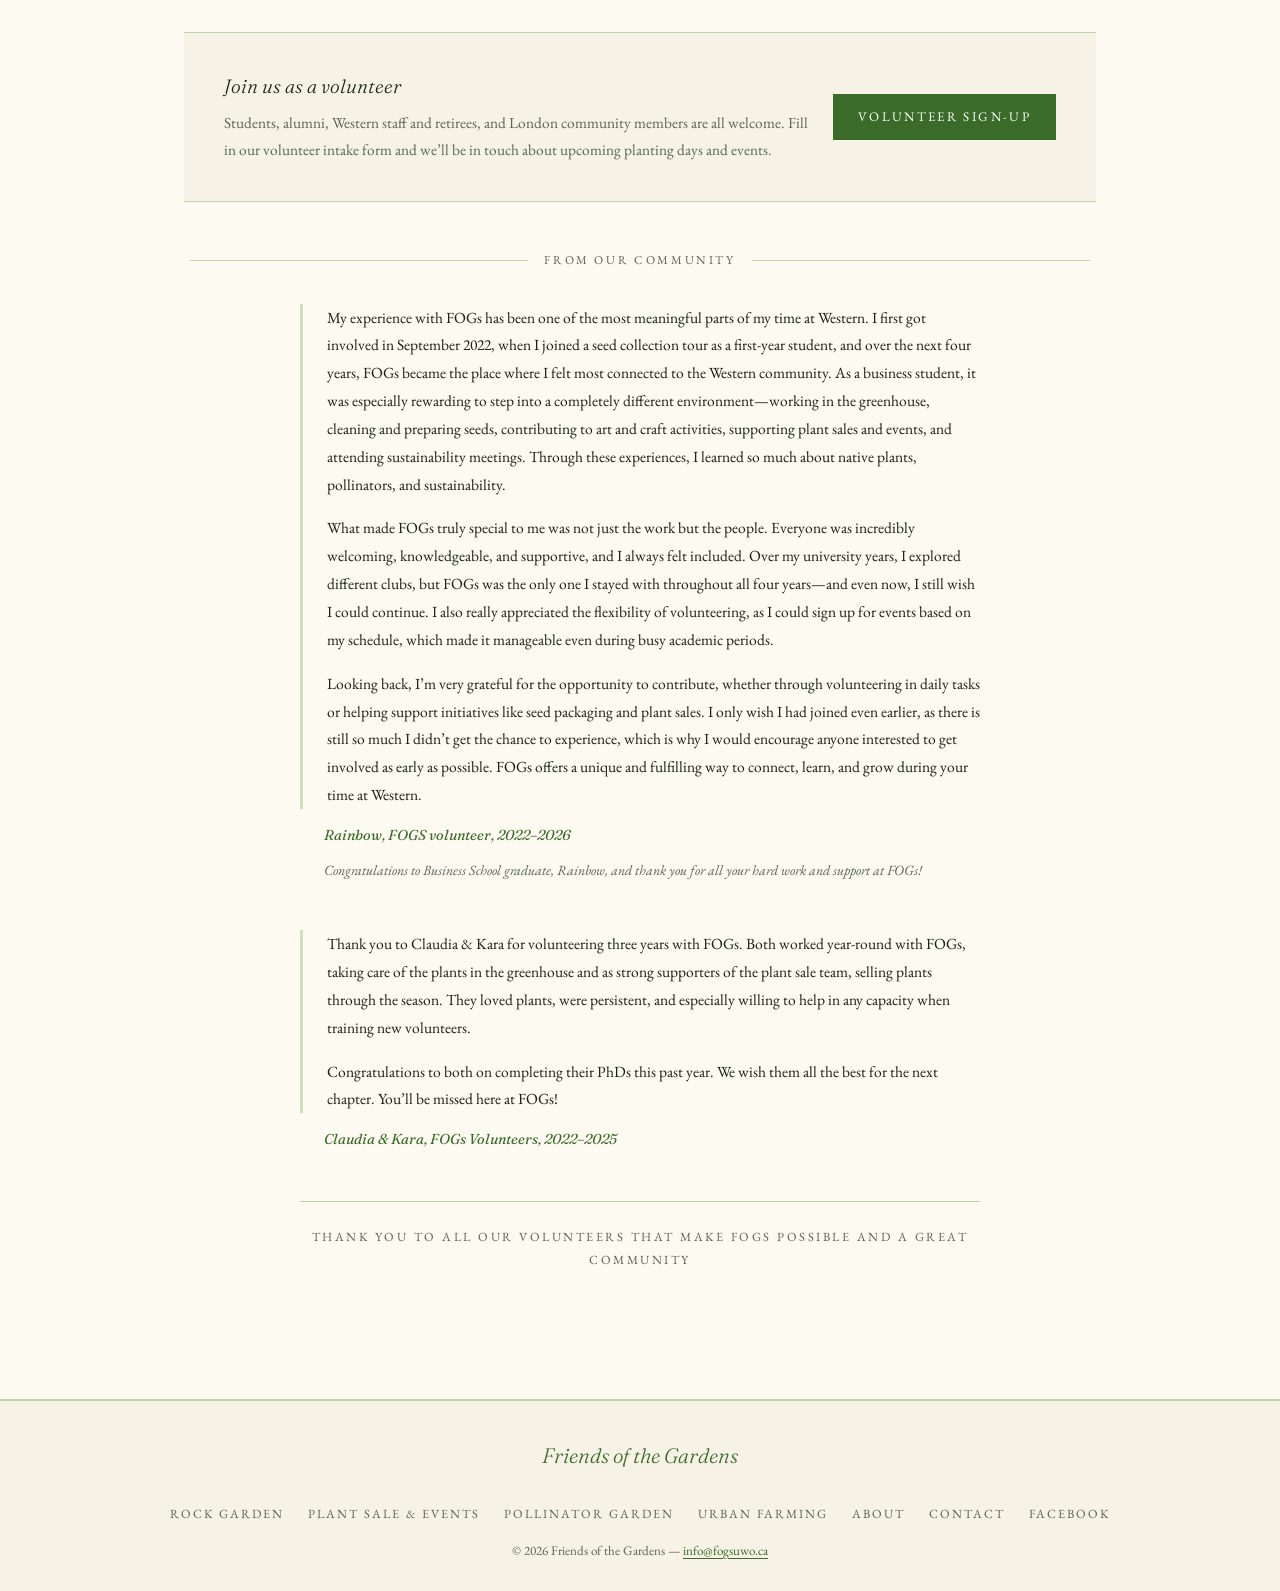
==== commit 4f933f3d: "Add Rock Garden and Urban Farming pages; combine Plant Sale & Events; 7-item nav - New rock-garden/i" ====
--- a/index.html
+++ b/index.html
@@ -16,9 +16,11 @@
     <nav>
       <ul>
         <li><a href="index.html" class="active">Home</a></li>
-        <li><a href="plant-sale/index.html">Plant Sale</a></li>
+        <li><a href="rock-garden/index.html">Rock Garden</a></li>
+        <li><a href="plant-sale/index.html">Plant Sale &amp; Events</a></li>
+        <li><a href="pollinator-garden/index.html">Pollinator Garden</a></li>
+        <li><a href="urban-farming/index.html">Urban Farming</a></li>
         <li><a href="about/index.html">About</a></li>
-        <li><a href="pollinator-garden/index.html">Pollinator Garden</a></li>
         <li><a href="contact/index.html">Contact</a></li>
       </ul>
     </nav>
@@ -53,7 +55,7 @@
         </svg>
         <h3>The Rock Garden</h3>
         <p>The St. Mary's Cement Rock Garden, between the Collip Building and the Biological &amp; Geological Sciences Building, tended by our volunteers for nearly three decades.</p>
-        <a href="about/index.html" class="more">About FOGs</a>
+        <a href="rock-garden/index.html" class="more">See the garden</a>
       </div>
       <div class="feature">
         <svg class="feature-icon" width="40" height="40" viewBox="0 0 40 40" fill="none">
@@ -63,9 +65,9 @@
           <ellipse cx="10" cy="20" rx="7" ry="4" fill="#cde0bc" stroke="#3a6b28" stroke-width="1"/>
           <ellipse cx="30" cy="20" rx="7" ry="4" fill="#cde0bc" stroke="#3a6b28" stroke-width="1"/>
         </svg>
-        <h3>Annual Plant Sale</h3>
-        <p>Each spring and through the summer, we sell propagated perennials, natives, shrubs, herbs, vegetables, annuals, and houseplants. Proceeds have raised over $50,000 in student bursaries at Western.</p>
-        <a href="plant-sale/index.html" class="more">See the list</a>
+        <h3>Plant Sale &amp; Events</h3>
+        <p>Each spring and through the summer we sell propagated plants. FOGs also hosts workshops, planting days, and participates in campus sustainability events throughout the year.</p>
+        <a href="plant-sale/index.html" class="more">See details</a>
       </div>
       <div class="feature">
         <svg class="feature-icon" width="40" height="40" viewBox="0 0 40 40" fill="none">
@@ -87,18 +89,7 @@
         </svg>
         <h3>Urban Farming</h3>
         <p>FOGs tends community garden plots growing fresh produce donated to campus and city-wide food banks, combining hands-on agriculture education with real community impact.</p>
-        <a href="about/index.html" class="more">About FOGs</a>
-      </div>
-      <div class="feature">
-        <svg class="feature-icon" width="40" height="40" viewBox="0 0 40 40" fill="none">
-          <circle cx="14" cy="22" r="5" fill="#cde0bc" stroke="#3a6b28" stroke-width="1"/>
-          <circle cx="26" cy="22" r="5" fill="#cde0bc" stroke="#3a6b28" stroke-width="1"/>
-          <circle cx="20" cy="14" r="5" fill="#cde0bc" stroke="#3a6b28" stroke-width="1"/>
-          <path d="M9 32 Q14 27 20 30 Q26 27 31 32" stroke="#3a6b28" stroke-width="1" fill="none" stroke-linecap="round"/>
-        </svg>
-        <h3>Events</h3>
-        <p>FOGs hosts workshops, planting days, and participates in campus sustainability events &mdash; bringing the community together around plants, learning, and shared green spaces.</p>
-        <a href="contact/index.html" class="more">Get in touch</a>
+        <a href="urban-farming/index.html" class="more">See the project</a>
       </div>
     </div>
 
@@ -150,9 +141,11 @@
   <footer>
     <div class="footer-logo">Friends of the Gardens</div>
     <nav class="footer-links">
-      <a href="plant-sale/index.html">Plant Sale</a>
+      <a href="rock-garden/index.html">Rock Garden</a>
+      <a href="plant-sale/index.html">Plant Sale &amp; Events</a>
+      <a href="pollinator-garden/index.html">Pollinator Garden</a>
+      <a href="urban-farming/index.html">Urban Farming</a>
       <a href="about/index.html">About</a>
-      <a href="pollinator-garden/index.html">Pollinator Garden</a>
       <a href="contact/index.html">Contact</a>
       <a href="https://www.facebook.com/fogsuwo/" target="_blank" rel="noopener">Facebook</a>
     </nav>
--- a/css/style.css
+++ b/css/style.css
@@ -92,7 +92,7 @@
   text-transform: uppercase;
   color: var(--muted);
   text-decoration: none;
-  padding: 10px 20px 12px;
+  padding: 10px 14px 12px;
   border-bottom: 2px solid transparent;
   transition: color 0.15s, border-color 0.15s;
 }
@@ -243,8 +243,8 @@
 /* ─── Feature strip (home) ──────────────────────────────────── */
 .features {
   display: grid;
-  grid-template-columns: repeat(5, 1fr);
-  gap: 32px;
+  grid-template-columns: repeat(4, 1fr);
+  gap: 40px;
   margin-bottom: 60px;
 }
 
